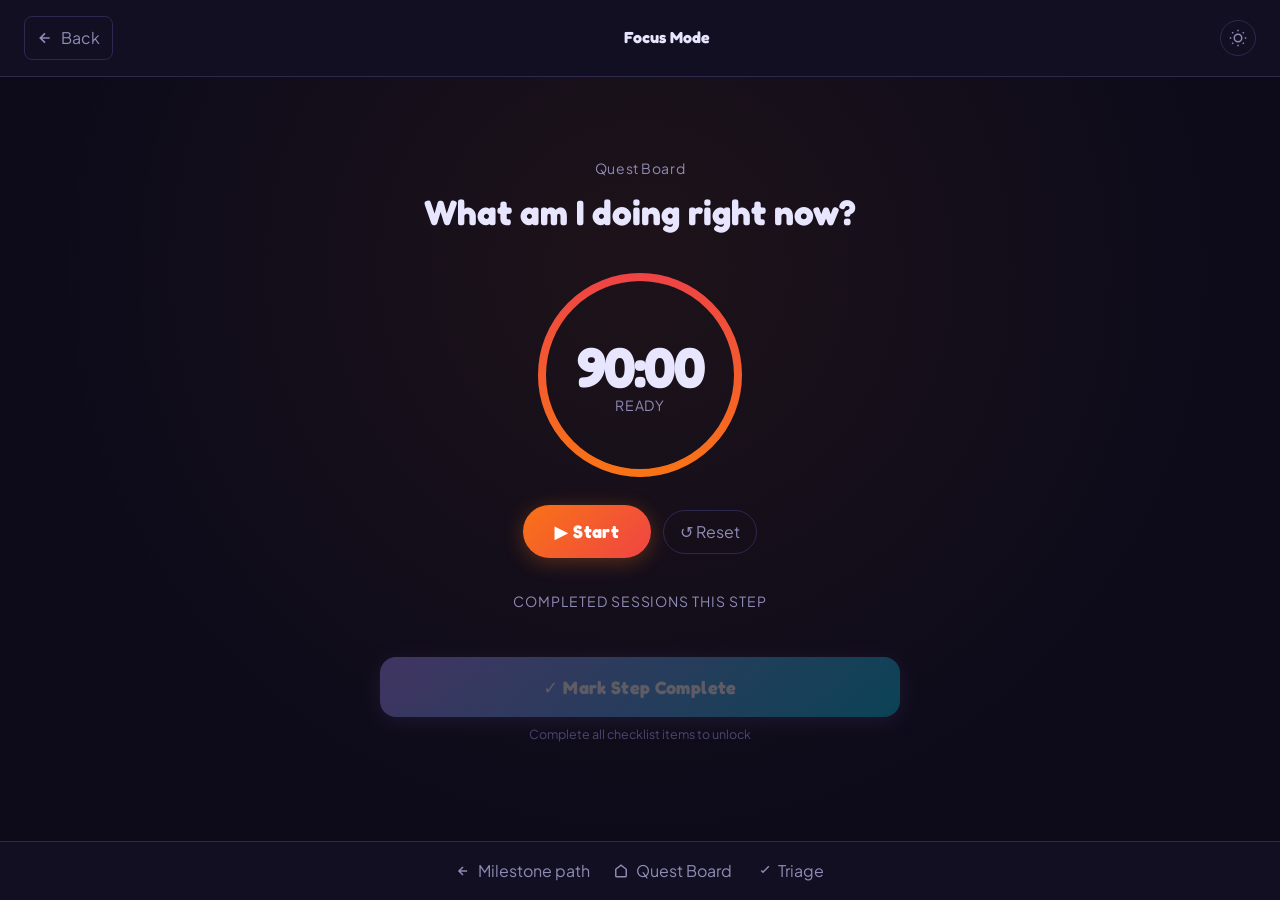
==== focus.html @ 02dde1b8 "feat: Quest Board v2 initial deploy - Main board (index.html): 7 tracks, XP bar, level system, arrow" ====
<!DOCTYPE html>
<html lang="en" data-theme="dark">
<head>
  <meta charset="UTF-8" />
  <meta name="viewport" content="width=device-width, initial-scale=1.0" />
  <title>Focus Mode — Rahma's Quest Board</title>
  <link rel="preconnect" href="https://fonts.googleapis.com" />
  <link rel="preconnect" href="https://fonts.gstatic.com" crossorigin />
  <link href="https://fonts.googleapis.com/css2?family=Fredoka:wght@400;500;600;700&family=Plus+Jakarta+Sans:wght@400;500;600;700&display=swap" rel="stylesheet" />
  <link rel="stylesheet" href="style.css" />
</head>
<body class="focus-page">

<!-- LEAD TIME WARNING BANNER -->
<div id="focusLeadWarn" class="lead-time-banner" style="display:none"></div>

<!-- HEADER -->
<header class="focus-header">
  <a href="javascript:history.back()" class="back-btn" style="flex-shrink:0">
    <svg width="16" height="16" viewBox="0 0 24 24" fill="none" stroke="currentColor" stroke-width="2.5"><path d="M19 12H5M12 19l-7-7 7-7"/></svg>
    Back
  </a>
  <span style="font-family:var(--font-display);font-weight:700;font-size:1rem;color:var(--text);flex:1;text-align:center">Focus Mode</span>
  <button class="theme-toggle" data-theme-toggle aria-label="Toggle theme" style="flex-shrink:0">
    <svg width="18" height="18" viewBox="0 0 24 24" fill="none" stroke="currentColor" stroke-width="2"><path d="M21 12.79A9 9 0 1 1 11.21 3 7 7 0 0 0 21 12.79z"/></svg>
  </button>
</header>

<!-- MAIN FOCUS AREA -->
<main class="focus-main">

  <!-- Breadcrumb -->
  <div class="focus-breadcrumb" id="focusBreadcrumb">Quest Board</div>

  <!-- Step title — ALWAYS VISIBLE -->
  <h1 class="focus-step-title" id="focusStepTitle">What am I doing right now?</h1>

  <!-- Quadrant badge -->
  <div id="focusQuadrantBadge" style="margin-bottom:24px;display:none"></div>

  <!-- TIMER -->
  <div class="timer-container">
    <div class="timer-ring-wrap" id="timerRingWrap">
      <svg class="timer-ring-svg" width="220" height="220" viewBox="0 0 220 220">
        <defs>
          <linearGradient id="timerGrad" x1="0%" y1="0%" x2="100%" y2="0%">
            <stop offset="0%" stop-color="#f97316"/>
            <stop offset="100%" stop-color="#ef4444"/>
          </linearGradient>
        </defs>
        <circle class="timer-ring-bg" cx="110" cy="110" r="98"/>
        <circle class="timer-ring-fill" id="timerRingFill" cx="110" cy="110" r="98"
          stroke-dasharray="615.75"
          stroke-dashoffset="0"/>
      </svg>
      <div class="timer-display">
        <span id="timerText">90:00</span>
        <span class="timer-label-small" id="timerStatusLabel">READY</span>
      </div>
    </div>

    <div class="timer-controls">
      <button class="timer-start-btn" id="timerStartBtn">▶ Start</button>
      <button class="timer-reset-btn" id="timerResetBtn">↺ Reset</button>
    </div>
  </div>

  <!-- SESSION DOTS -->
  <div class="session-dots-area">
    <div class="session-dots-label">Completed sessions this step</div>
    <div class="session-dots" id="sessionDots"></div>
  </div>

  <!-- CHECKLIST MINI-VIEW -->
  <div class="focus-checklist-area" id="focusChecklistArea" style="display:none">
    <div class="focus-checklist-title" id="focusChecklistTitle">Step checklist</div>
    <div class="focus-progress-bar-wrap">
      <div class="focus-progress-bar-fill" id="focusProgressBar" style="width:0%"></div>
    </div>
    <div id="focusChecklist"></div>
  </div>

  <!-- MARK COMPLETE -->
  <button class="focus-mark-done-btn" id="focusMarkDone" disabled>
    ✓ Mark Step Complete
  </button>
  <div id="focusMarkDoneHint" style="font-size:0.78rem;color:var(--text-faint);text-align:center;margin-top:-8px;margin-bottom:16px">
    Complete all checklist items to unlock
  </div>

  <!-- NEXT SUGGESTION -->
  <div id="focusNextSuggestion" class="focus-next-suggestion" style="display:none"></div>

</main>

<!-- SESSION COMPLETE BANNER -->
<div class="session-complete-banner" id="sessionCompleteBanner">
  <div class="session-complete-emoji">🎉</div>
  <h3 class="session-complete-title">Session Complete!</h3>
  <p class="session-complete-sub" id="sessionCompleteSubtext">90 minutes of deep work. Session logged.</p>
  <button class="session-continue-btn" id="sessionContinueBtn">Keep going ▶</button>
</div>

<!-- FOOTER NAV -->
<footer class="focus-footer">
  <a href="javascript:history.back()" class="focus-footer-link">
    <svg width="14" height="14" viewBox="0 0 24 24" fill="none" stroke="currentColor" stroke-width="2.5"><path d="M19 12H5M12 19l-7-7 7-7"/></svg>
    Milestone path
  </a>
  <a href="index.html" class="focus-footer-link">
    <svg width="14" height="14" viewBox="0 0 24 24" fill="none" stroke="currentColor" stroke-width="2.5"><path d="M3 9l9-7 9 7v11a2 2 0 01-2 2H5a2 2 0 01-2-2z"/></svg>
    Quest Board
  </a>
  <a href="misc.html" class="focus-footer-link">
    <svg width="14" height="14" viewBox="0 0 24 24" fill="none" stroke="currentColor" stroke-width="2.5"><path d="M9 11l3 3L22 4"/></svg>
    Triage
  </a>
</footer>

<!-- CONFETTI -->
<canvas id="confettiCanvas" aria-hidden="true"></canvas>

<script src="data.js"></script>
<script src="app.js"></script>
<script src="triage.js"></script>
<script>
// ============================================================
// FOCUS PAGE — 90-min Pomodoro + ADHD optimizations
// ============================================================

const TOTAL_SECONDS = 90 * 60; // 90 minutes
const CIRCUMFERENCE = 2 * Math.PI * 98; // 615.75

let timerInterval = null;
let secondsLeft = TOTAL_SECONDS;
let timerRunning = false;
let currentStepData = null;
let currentMilestoneId = null;
let currentStepId = null;

// ---- PARSE URL PARAMS ----
function getParams() {
  const p = new URLSearchParams(window.location.search);
  return { stepId: p.get('stepId'), milestoneId: p.get('milestoneId') };
}

// ---- FIND STEP ----
function findStep(stepId, milestoneId) {
  for (const trackId of TRACK_ORDER) {
    for (const m of (QUEST_DATA[trackId] || [])) {
      if (milestoneId && m.id !== milestoneId) continue;
      for (const step of (m.steps || [])) {
        if (step.id === stepId) return { step, milestone: m };
      }
    }
  }
  return null;
}

// ---- FIND BEST STEP (Q1 first, then Q3) ----
function findBestStep() {
  // Look for Q1 step first
  for (const trackId of TRACK_ORDER) {
    for (const m of (QUEST_DATA[trackId] || [])) {
      for (const step of (m.steps || [])) {
        const ss = getStepState(m.id, step.id);
        if (ss.status === 'done') continue;
        const q = getStepQuadrant(m.id, step.id, step);
        if (q === 'Q1') return { step, milestone: m };
      }
    }
  }
  // Then Q3
  for (const trackId of TRACK_ORDER) {
    for (const m of (QUEST_DATA[trackId] || [])) {
      for (const step of (m.steps || [])) {
        const ss = getStepState(m.id, step.id);
        if (ss.status === 'done') continue;
        const q = getStepQuadrant(m.id, step.id, step);
        if (q === 'Q3') return { step, milestone: m };
      }
    }
  }
  // Any active step
  for (const trackId of TRACK_ORDER) {
    for (const m of (QUEST_DATA[trackId] || [])) {
      for (const step of (m.steps || [])) {
        const ss = getStepState(m.id, step.id);
        if (ss.status !== 'done') return { step, milestone: m };
      }
    }
  }
  return null;
}

// ---- TIMER RENDERING ----
function formatTime(secs) {
  const m = Math.floor(secs / 60);
  const s = secs % 60;
  return String(m).padStart(2, '0') + ':' + String(s).padStart(2, '0');
}

function updateTimerDisplay() {
  document.getElementById('timerText').textContent = formatTime(secondsLeft);
  // Ring
  const fill = document.getElementById('timerRingFill');
  const progress = (TOTAL_SECONDS - secondsLeft) / TOTAL_SECONDS;
  fill.style.strokeDashoffset = CIRCUMFERENCE * (1 - progress);
  // Browser tab title
  if (timerRunning && currentStepData) {
    const name = currentStepData.step.title.substring(0, 30);
    document.title = `⏱ ${formatTime(secondsLeft)} — ${name}`;
  }
}

function startTimer() {
  if (timerRunning) return;
  timerRunning = true;
  document.getElementById('timerStartBtn').textContent = '⏸ Pause';
  document.getElementById('timerStartBtn').classList.add('paused');
  document.getElementById('timerStatusLabel').textContent = 'RUNNING';

  timerInterval = setInterval(() => {
    secondsLeft--;
    updateTimerDisplay();
    if (secondsLeft <= 0) {
      clearInterval(timerInterval);
      timerRunning = false;
      onSessionComplete();
    }
  }, 1000);
}

function pauseTimer() {
  clearInterval(timerInterval);
  timerRunning = false;
  document.getElementById('timerStartBtn').textContent = '▶ Resume';
  document.getElementById('timerStartBtn').classList.remove('paused');
  document.getElementById('timerStatusLabel').textContent = 'PAUSED';
  document.title = 'Focus Mode — Quest Board';
}

function resetTimer() {
  clearInterval(timerInterval);
  timerRunning = false;
  secondsLeft = TOTAL_SECONDS;
  updateTimerDisplay();
  document.getElementById('timerStartBtn').textContent = '▶ Start';
  document.getElementById('timerStartBtn').classList.remove('paused');
  document.getElementById('timerStatusLabel').textContent = 'READY';
  document.title = 'Focus Mode — Quest Board';
}

function onSessionComplete() {
  document.getElementById('timerStatusLabel').textContent = 'DONE!';
  document.title = '🎉 Session Complete! — Quest Board';

  // Save session count
  if (currentStepId && currentMilestoneId) {
    const ss = getStepState(currentMilestoneId, currentStepId);
    setStepState(currentMilestoneId, currentStepId, { sessions: (ss.sessions || 0) + 1 });
    renderSessionDots();
  }

  // Browser notification
  if (Notification.permission === 'granted') {
    new Notification('Session Complete! 🎉', {
      body: `90 minutes on "${currentStepData?.step?.title}" — take a 10 min break!`,
      icon: 'data:image/svg+xml,<svg xmlns="http://www.w3.org/2000/svg" width="32" height="32"><text y="28" font-size="28">🔬</text></svg>'
    });
  }

  // Show banner
  const banner = document.getElementById('sessionCompleteBanner');
  const ss = getStepState(currentMilestoneId, currentStepId);
  document.getElementById('sessionCompleteSubtext').textContent =
    `90 min of deep work complete. Session #${ss.sessions || 1} logged.`;
  banner.classList.add('show');

  triggerConfetti();
}

function renderSessionDots() {
  const dotsContainer = document.getElementById('sessionDots');
  if (!currentStepId || !currentMilestoneId) return;
  const ss = getStepState(currentMilestoneId, currentStepId);
  const n = ss.sessions || 0;
  dotsContainer.innerHTML = '';
  const maxDots = Math.max(n + 3, 5);
  for (let i = 0; i < maxDots; i++) {
    const dot = document.createElement('div');
    dot.className = 'session-dot' + (i < n ? ' filled' : '');
    dotsContainer.appendChild(dot);
  }
}

// ---- CHECKLIST ----
function renderChecklist(step, milestoneId) {
  const area = document.getElementById('focusChecklistArea');
  const checkDiv = document.getElementById('focusChecklist');
  const progressBar = document.getElementById('focusProgressBar');

  if (!step.checklist || !step.checklist.length) {
    area.style.display = 'none';
    document.getElementById('focusMarkDone').disabled = false;
    document.getElementById('focusMarkDoneHint').style.display = 'none';
    return;
  }

  area.style.display = '';
  document.getElementById('focusChecklistTitle').textContent = `Checklist (${step.title})`;

  function refresh() {
    const ss = getStepState(milestoneId, step.id);
    const checked = ss.checklist || {};
    const total = step.checklist.length;
    const doneCount = step.checklist.filter((_, ci) => !!checked['item' + ci]).length;

    progressBar.style.width = Math.round((doneCount / total) * 100) + '%';

    checkDiv.innerHTML = '';
    step.checklist.forEach((item, ci) => {
      const isChecked = !!checked['item' + ci];
      const row = document.createElement('div');
      row.className = 'checklist-item';
      row.innerHTML = `
        <div class="checklist-checkbox ${isChecked ? 'checked' : ''}"></div>
        <span class="checklist-label ${isChecked ? 'checked' : ''}">${item}</span>
      `;
      row.addEventListener('click', () => {
        const s = getStepState(milestoneId, step.id);
        const c = { ...(s.checklist || {}) };
        c['item' + ci] = !c['item' + ci];
        setStepState(milestoneId, step.id, { checklist: c });
        refresh();
      });
      checkDiv.appendChild(row);
    });

    const allDone = doneCount === total;
    document.getElementById('focusMarkDone').disabled = !allDone;
    document.getElementById('focusMarkDoneHint').style.display = allDone ? 'none' : '';
  }
  refresh();
}

// ---- INIT ----
document.addEventListener('DOMContentLoaded', () => {
  loadState();
  const theme = localStorage.getItem('theme') || 'dark';
  document.documentElement.setAttribute('data-theme', theme);

  // Theme toggle
  const toggle = document.querySelector('[data-theme-toggle]');
  toggle?.addEventListener('click', () => {
    const curr = document.documentElement.getAttribute('data-theme');
    const next = curr === 'dark' ? 'light' : 'dark';
    document.documentElement.setAttribute('data-theme', next);
    localStorage.setItem('theme', next);
  });

  // Request notification permission
  if (Notification.permission === 'default') {
    Notification.requestPermission();
  }

  // Determine step to focus on
  const { stepId, milestoneId } = getParams();
  let stepResult = null;

  if (stepId && milestoneId) {
    stepResult = findStep(stepId, milestoneId);
  }
  if (!stepResult) {
    stepResult = findBestStep();
  }

  if (stepResult) {
    currentStepData = stepResult;
    currentStepId = stepResult.step.id;
    currentMilestoneId = stepResult.milestone.id;

    // Set title
    document.getElementById('focusStepTitle').textContent = stepResult.step.title;
    document.title = `Focus: ${stepResult.step.title}`;

    // Breadcrumb
    document.getElementById('focusBreadcrumb').textContent =
      `${stepResult.milestone.emoji || ''} ${stepResult.milestone.title}`;

    // Quadrant badge
    const q = getStepQuadrant(stepResult.milestone.id, stepResult.step.id, stepResult.step);
    const qBadge = document.getElementById('focusQuadrantBadge');
    if (q === 'Q1' || q === 'Q3') {
      qBadge.style.display = '';
      qBadge.innerHTML = `<span class="quadrant-pill ${q === 'Q1' ? 'q1-pill' : 'q3-pill'}">${q} — ${q === 'Q1' ? 'Do Now' : 'Scheduled'}</span>`;
    }

    // Lead time warning
    const triageData = getStepTriageData(currentMilestoneId, currentStepId);
    const leadHrs = triageData.compute_lead_hrs || stepResult.step.compute_lead_hrs;
    const dueDate = triageData.due_date;
    if (leadHrs && dueDate) {
      const warn = getLeadTimeWarning({ compute_lead_hrs: leadHrs, due_date: dueDate });
      if (warn) {
        const warnDiv = document.getElementById('focusLeadWarn');
        warnDiv.style.display = '';
        warnDiv.className = 'lead-time-banner ' + (warn.level === 'red' ? 'banner-red' : 'banner-yellow');
        warnDiv.innerHTML = `${warn.level === 'red' ? '🚨' : '⚠️'} <strong>${stepResult.step.title}</strong> — ${warn.message}`;
      }
    }

    // Session dots
    renderSessionDots();

    // Checklist
    renderChecklist(stepResult.step, stepResult.milestone.id);
  } else {
    document.getElementById('focusStepTitle').textContent = 'No active step found — visit the Quest Board to start a milestone.';
  }

  // Timer controls
  document.getElementById('timerStartBtn').addEventListener('click', () => {
    if (timerRunning) pauseTimer();
    else startTimer();
  });
  document.getElementById('timerResetBtn').addEventListener('click', resetTimer);

  // Session complete banner
  document.getElementById('sessionContinueBtn').addEventListener('click', () => {
    document.getElementById('sessionCompleteBanner').classList.remove('show');
    resetTimer();
  });

  // Mark done
  document.getElementById('focusMarkDone').addEventListener('click', () => {
    if (!currentStepId || !currentMilestoneId) return;
    setStepState(currentMilestoneId, currentStepId, { status: 'done' });
    // Update milestone status
    const milestone = currentStepData?.milestone;
    if (milestone) {
      const allDone = (milestone.steps || []).every(s => getStepState(milestone.id, s.id).status === 'done');
      if (allDone) setMilestoneState(milestone.id, { status: 'done' });
    }
    triggerConfetti();
    document.getElementById('focusMarkDone').textContent = '✓ Completed!';
    document.getElementById('focusMarkDone').disabled = true;
    document.getElementById('focusMarkDoneHint').style.display = 'none';
    // Show next step suggestion
    showNextSuggestion();
  });

  updateTimerDisplay();
});

function showNextSuggestion() {
  const next = findBestStep();
  if (!next || next.step.id === currentStepId) return;
  const sug = document.getElementById('focusNextSuggestion');
  sug.style.display = '';
  sug.innerHTML = `
    <div class="focus-next-label">Next up:</div>
    <a href="focus.html?stepId=${encodeURIComponent(next.step.id)}&milestoneId=${encodeURIComponent(next.milestone.id)}" class="focus-next-link">
      ${next.milestone.emoji || ''} ${next.step.title} →
    </a>
  `;
}
</script>
</body>
</html>
---- style.css ----
/* ============================================================
   RAHMA'S PHD QUEST BOARD — STYLES
   Candy Land / board game aesthetic with ADHD-friendly design
   ============================================================ */

/* ---------- DESIGN TOKENS ---------- */
:root {
  /* Type scale */
  --text-xs:   clamp(0.75rem,  0.7rem + 0.25vw, 0.875rem);
  --text-sm:   clamp(0.875rem, 0.8rem + 0.35vw, 1rem);
  --text-base: clamp(1rem,     0.95rem + 0.25vw, 1.125rem);
  --text-lg:   clamp(1.125rem, 1rem + 0.75vw,   1.5rem);
  --text-xl:   clamp(1.5rem,   1.2rem + 1.25vw, 2.25rem);
  --text-2xl:  clamp(2rem,     1.2rem + 2.5vw,  3.5rem);

  /* Spacing */
  --sp-1: 0.25rem; --sp-2: 0.5rem;  --sp-3: 0.75rem; --sp-4: 1rem;
  --sp-5: 1.25rem; --sp-6: 1.5rem;  --sp-8: 2rem;    --sp-10: 2.5rem;
  --sp-12: 3rem;   --sp-16: 4rem;   --sp-20: 5rem;   --sp-24: 6rem;

  /* Radii */
  --r-sm: 0.375rem; --r-md: 0.5rem; --r-lg: 0.75rem;
  --r-xl: 1rem;     --r-2xl: 1.5rem; --r-full: 9999px;

  /* Transitions */
  --ease: cubic-bezier(0.16, 1, 0.3, 1);
  --t-fast: 140ms var(--ease);
  --t-med:  220ms var(--ease);

  /* Candy Land track colors */
  --c-flagship: #f97316;  /* orange */
  --c-methods:  #8b5cf6;  /* violet */
  --c-network:  #06b6d4;  /* cyan */
  --c-package:  #10b981;  /* emerald */
  --c-cursor:   #3b82f6;  /* blue */
  --c-learning: #f59e0b;  /* amber */
  --c-career:   #ec4899;  /* pink */

  /* Status colors */
  --s-done:        #10b981;
  --s-inprogress:  #f59e0b;
  --s-pending:     transparent;

  /* Fonts */
  --font-display: 'Fredoka', 'Nunito', system-ui, sans-serif;
  --font-body:    'Plus Jakarta Sans', 'Inter', system-ui, sans-serif;

  /* Content widths */
  --w-page: 1320px;
}

/* ---------- LIGHT MODE ---------- */
:root, [data-theme="light"] {
  --bg:          #f8f7ff;
  --bg-2:        #ffffff;
  --surface:     #ffffff;
  --surface-2:   #f3f2fd;
  --border:      #e2e0f5;
  --text:        #1a1830;
  --text-muted:  #6b68a0;
  --text-faint:  #b4b2d4;
  --shadow-sm:   0 1px 3px rgba(60,50,120,0.08);
  --shadow-md:   0 4px 16px rgba(60,50,120,0.12);
  --shadow-lg:   0 12px 40px rgba(60,50,120,0.16);
  --hero-grad:   linear-gradient(135deg, #312e81 0%, #5b21b6 40%, #0f766e 100%);
}

/* ---------- DARK MODE ---------- */
[data-theme="dark"] {
  --bg:         #0d0b1a;
  --bg-2:       #120f22;
  --surface:    #181529;
  --surface-2:  #1e1b33;
  --border:     #2d2850;
  --text:       #e8e6ff;
  --text-muted: #8e8bb5;
  --text-faint: #4a4770;
  --shadow-sm:  0 1px 3px rgba(0,0,0,0.3);
  --shadow-md:  0 4px 16px rgba(0,0,0,0.4);
  --shadow-lg:  0 12px 40px rgba(0,0,0,0.5);
  --hero-grad:  linear-gradient(135deg, #1e1560 0%, #3b1d8f 40%, #0a4a44 100%);
}

/* ---------- BASE RESET ---------- */
*, *::before, *::after { box-sizing: border-box; margin: 0; padding: 0; }
html {
  -webkit-font-smoothing: antialiased;
  scroll-behavior: smooth;
  scroll-padding-top: var(--sp-16);
}
body {
  font-family: var(--font-body);
  font-size: var(--text-base);
  color: var(--text);
  background: var(--bg);
  min-height: 100dvh;
  line-height: 1.6;
}
img, svg { display: block; max-width: 100%; }
button { cursor: pointer; background: none; border: none; font: inherit; color: inherit; }
h1, h2, h3, h4 { font-family: var(--font-display); line-height: 1.15; text-wrap: balance; }

@media (prefers-reduced-motion: reduce) {
  *, *::before, *::after {
    animation-duration: 0.01ms !important;
    transition-duration: 0.01ms !important;
  }
}

/* ---------- SCROLLBAR ---------- */
::-webkit-scrollbar { width: 6px; height: 6px; }
::-webkit-scrollbar-track { background: transparent; }
::-webkit-scrollbar-thumb { background: var(--border); border-radius: var(--r-full); }

/* ============================================================
   HEADER
   ============================================================ */
.site-header {
  position: sticky;
  top: 0;
  z-index: 100;
  background: var(--bg-2);
  border-bottom: 1px solid var(--border);
  backdrop-filter: blur(12px);
  -webkit-backdrop-filter: blur(12px);
}
.header-inner {
  max-width: var(--w-page);
  margin: 0 auto;
  padding: var(--sp-3) var(--sp-6);
  display: flex;
  align-items: center;
  justify-content: space-between;
  gap: var(--sp-4);
}
.logo-area {
  display: flex;
  align-items: center;
  gap: var(--sp-3);
}
.logo-icon { flex-shrink: 0; }
.logo-text {
  display: flex;
  flex-direction: column;
  gap: 1px;
}
.logo-name {
  font-family: var(--font-display);
  font-size: var(--text-lg);
  font-weight: 700;
  background: linear-gradient(90deg, #a78bfa, #06b6d4);
  -webkit-background-clip: text;
  -webkit-text-fill-color: transparent;
  background-clip: text;
  line-height: 1.1;
}
.logo-sub {
  font-size: var(--text-xs);
  color: var(--text-muted);
}
.header-right {
  display: flex;
  align-items: center;
  gap: var(--sp-4);
}
.graduation-countdown {
  display: flex;
  flex-direction: column;
  align-items: flex-end;
  gap: 1px;
}
.countdown-label {
  font-size: var(--text-xs);
  color: var(--text-muted);
  text-transform: uppercase;
  letter-spacing: 0.05em;
}
.countdown-value {
  font-family: var(--font-display);
  font-size: var(--text-sm);
  font-weight: 700;
  color: var(--c-career);
}
.theme-toggle {
  width: 36px;
  height: 36px;
  border-radius: var(--r-full);
  border: 1px solid var(--border);
  display: flex;
  align-items: center;
  justify-content: center;
  color: var(--text-muted);
  transition: background var(--t-fast), color var(--t-fast);
}
.theme-toggle:hover { background: var(--surface-2); color: var(--text); }

/* ============================================================
   HERO BANNER
   ============================================================ */
.hero-banner {
  background: var(--hero-grad);
  padding: clamp(var(--sp-10), 6vw, var(--sp-20)) var(--sp-6);
  text-align: center;
  position: relative;
  overflow: hidden;
}
.hero-banner::before {
  content: '';
  position: absolute;
  inset: 0;
  background: url("data:image/svg+xml,%3Csvg width='60' height='60' viewBox='0 0 60 60' xmlns='http://www.w3.org/2000/svg'%3E%3Cg fill='none' fill-rule='evenodd'%3E%3Ccircle fill='rgba(255,255,255,0.04)' cx='30' cy='30' r='4'/%3E%3C/g%3E%3C/svg%3E") repeat;
  pointer-events: none;
}
.hero-content { position: relative; z-index: 1; max-width: 640px; margin: 0 auto; }
.hero-badge {
  display: inline-block;
  background: rgba(255,255,255,0.15);
  backdrop-filter: blur(8px);
  border: 1px solid rgba(255,255,255,0.2);
  border-radius: var(--r-full);
  padding: var(--sp-2) var(--sp-4);
  font-size: var(--text-sm);
  color: rgba(255,255,255,0.9);
  margin-bottom: var(--sp-4);
  letter-spacing: 0.04em;
}
.hero-title {
  font-size: var(--text-2xl);
  font-weight: 700;
  color: #ffffff;
  margin-bottom: var(--sp-3);
  letter-spacing: -0.02em;
}
.hero-sub {
  font-size: var(--text-base);
  color: rgba(255,255,255,0.75);
  margin-bottom: var(--sp-8);
  max-width: 52ch;
  margin-left: auto;
  margin-right: auto;
}

/* Progress summary */
.progress-summary {
  display: flex;
  align-items: center;
  justify-content: center;
  gap: var(--sp-6);
  background: rgba(255,255,255,0.1);
  backdrop-filter: blur(8px);
  border: 1px solid rgba(255,255,255,0.15);
  border-radius: var(--r-xl);
  padding: var(--sp-4) var(--sp-8);
  display: inline-flex;
}
.prog-item {
  display: flex;
  flex-direction: column;
  align-items: center;
  gap: var(--sp-1);
}
.prog-num {
  font-family: var(--font-display);
  font-size: var(--text-xl);
  font-weight: 700;
  color: #fff;
  line-height: 1;
}
.prog-label {
  font-size: var(--text-xs);
  color: rgba(255,255,255,0.65);
  text-transform: uppercase;
  letter-spacing: 0.06em;
}
.prog-divider {
  width: 1px;
  height: 36px;
  background: rgba(255,255,255,0.2);
}

/* ============================================================
   LEGEND BAR
   ============================================================ */
.legend-bar {
  background: var(--surface);
  border-bottom: 1px solid var(--border);
  padding: var(--sp-3) var(--sp-6);
  position: sticky;
  top: 57px;
  z-index: 90;
}
.legend-inner {
  max-width: var(--w-page);
  margin: 0 auto;
  display: flex;
  align-items: center;
  gap: var(--sp-6);
  flex-wrap: wrap;
}
.legend-title {
  font-size: var(--text-xs);
  font-weight: 600;
  color: var(--text-muted);
  text-transform: uppercase;
  letter-spacing: 0.07em;
  white-space: nowrap;
}
.legend-items {
  display: flex;
  gap: var(--sp-4);
  flex-wrap: wrap;
  align-items: center;
}
.legend-item {
  display: flex;
  align-items: center;
  gap: var(--sp-2);
  font-size: var(--text-xs);
  color: var(--text-muted);
  white-space: nowrap;
}
.legend-dot {
  width: 10px;
  height: 10px;
  border-radius: var(--r-full);
  flex-shrink: 0;
}
.dot-flagship { background: var(--c-flagship); }
.dot-methods  { background: var(--c-methods);  }
.dot-package  { background: var(--c-package);  }
.dot-learning { background: var(--c-learning); }
.dot-career   { background: var(--c-career);   }
.dot-postgrad { background: var(--c-network);  }

/* ============================================================
   BOARD CONTAINER & TRACKS
   ============================================================ */
.board-container {
  max-width: var(--w-page);
  margin: 0 auto;
  padding: var(--sp-8) var(--sp-6) var(--sp-24);
  display: flex;
  flex-direction: column;
  gap: var(--sp-10);
}

.track {
  border-radius: var(--r-2xl);
  background: var(--surface);
  border: 1px solid var(--border);
  overflow: hidden;
  box-shadow: var(--shadow-sm);
  transition: box-shadow var(--t-med);
}
.track:hover { box-shadow: var(--shadow-md); }

/* Track header */
.track-header {
  display: flex;
  align-items: center;
  gap: var(--sp-4);
  padding: var(--sp-5) var(--sp-6);
  border-bottom: 1px solid var(--border);
  background: var(--surface-2);
}
.track-icon {
  font-size: 1.75rem;
  flex-shrink: 0;
  line-height: 1;
}
.track-title {
  font-size: var(--text-lg);
  font-weight: 700;
  color: var(--text);
  margin: 0;
}
.track-desc {
  font-size: var(--text-xs);
  color: var(--text-muted);
  margin-top: var(--sp-1);
}
.track-progress-ring {
  margin-left: auto;
  flex-shrink: 0;
  /* Mini progress badge rendered by JS */
}
.track-prog-badge {
  display: flex;
  align-items: center;
  gap: var(--sp-2);
  background: var(--surface);
  border: 1px solid var(--border);
  border-radius: var(--r-full);
  padding: var(--sp-1) var(--sp-3);
  font-size: var(--text-xs);
  font-weight: 600;
  color: var(--text-muted);
  white-space: nowrap;
}
.track-prog-bar {
  width: 60px;
  height: 6px;
  background: var(--border);
  border-radius: var(--r-full);
  overflow: hidden;
}
.track-prog-fill {
  height: 100%;
  border-radius: var(--r-full);
  transition: width 0.6s var(--ease);
}

/* ============================================================
   BOARD ROW — the Candy Land path
   ============================================================ */
.board-row {
  display: flex;
  flex-wrap: wrap;
  gap: var(--sp-4);
  padding: var(--sp-6);
  align-items: flex-start;
}

/* ============================================================
   MILESTONE CARD (the squares on the board)
   ============================================================ */
.milestone-card {
  position: relative;
  flex: 0 0 auto;
  width: clamp(140px, 16vw, 180px);
  border-radius: var(--r-xl);
  border: 2px solid transparent;
  background: var(--bg);
  padding: var(--sp-4);
  cursor: pointer;
  transition: transform var(--t-fast), box-shadow var(--t-fast), border-color var(--t-fast);
  display: flex;
  flex-direction: column;
  gap: var(--sp-2);
  user-select: none;
}
.milestone-card:hover {
  transform: translateY(-4px) scale(1.02);
  box-shadow: var(--shadow-md);
}
.milestone-card:active { transform: translateY(-1px) scale(0.99); }
.milestone-card:focus-visible {
  outline: 3px solid var(--c-flagship);
  outline-offset: 2px;
}

/* Track color accent on left edge */
.milestone-card::before {
  content: '';
  position: absolute;
  left: 0;
  top: var(--sp-3);
  bottom: var(--sp-3);
  width: 4px;
  border-radius: var(--r-full);
  background: var(--card-accent, var(--c-flagship));
}

/* Status states */
.milestone-card[data-status="done"] {
  background: color-mix(in oklab, var(--card-accent) 8%, var(--bg));
  border-color: color-mix(in oklab, var(--card-accent) 40%, transparent);
}
.milestone-card[data-status="inprogress"] {
  border-color: color-mix(in oklab, var(--card-accent) 60%, transparent);
  background: color-mix(in oklab, var(--card-accent) 5%, var(--bg));
  animation: pulse-border 2.5s ease-in-out infinite;
}
.milestone-card[data-status="pending"] {
  opacity: 0.85;
}

@keyframes pulse-border {
  0%, 100% { border-color: color-mix(in oklab, var(--card-accent) 30%, transparent); }
  50% { border-color: color-mix(in oklab, var(--card-accent) 70%, transparent); }
}

/* Card elements */
.card-emoji {
  font-size: 1.5rem;
  line-height: 1;
  margin-left: var(--sp-2);
}
.card-title {
  font-family: var(--font-display);
  font-size: var(--text-sm);
  font-weight: 600;
  color: var(--text);
  line-height: 1.25;
  margin-left: var(--sp-2);
}
.card-priority {
  font-size: var(--text-xs);
  color: var(--text-faint);
  margin-left: var(--sp-2);
}
.card-status-icon {
  position: absolute;
  top: var(--sp-2);
  right: var(--sp-2);
  width: 22px;
  height: 22px;
  border-radius: var(--r-full);
  display: flex;
  align-items: center;
  justify-content: center;
  font-size: 12px;
  transition: background var(--t-fast);
}
.status-icon-done       { background: var(--s-done); color: white; }
.status-icon-inprogress { background: var(--s-inprogress); color: white; }
.status-icon-pending    { background: var(--border); color: var(--text-faint); }

/* Connector dot between cards */
.connector {
  display: flex;
  align-items: center;
  justify-content: center;
  flex-shrink: 0;
  align-self: center;
  color: var(--text-faint);
  font-size: 1.2rem;
  user-select: none;
}

/* ============================================================
   MODAL
   ============================================================ */
.modal-overlay {
  position: fixed;
  inset: 0;
  background: rgba(10, 8, 25, 0.7);
  backdrop-filter: blur(8px);
  z-index: 500;
  display: flex;
  align-items: center;
  justify-content: center;
  padding: var(--sp-4);
  opacity: 0;
  pointer-events: none;
  transition: opacity var(--t-med);
}
.modal-overlay.open {
  opacity: 1;
  pointer-events: all;
}
.modal-card {
  background: var(--surface);
  border: 1px solid var(--border);
  border-radius: var(--r-2xl);
  padding: var(--sp-8);
  width: 100%;
  max-width: 520px;
  max-height: 90dvh;
  overflow-y: auto;
  position: relative;
  box-shadow: var(--shadow-lg);
  transform: scale(0.95) translateY(12px);
  transition: transform var(--t-med);
}
.modal-overlay.open .modal-card {
  transform: scale(1) translateY(0);
}
.modal-close {
  position: absolute;
  top: var(--sp-4);
  right: var(--sp-4);
  width: 32px;
  height: 32px;
  border-radius: var(--r-full);
  border: 1px solid var(--border);
  display: flex;
  align-items: center;
  justify-content: center;
  color: var(--text-muted);
  transition: background var(--t-fast), color var(--t-fast);
}
.modal-close:hover { background: var(--surface-2); color: var(--text); }

.modal-category-badge {
  display: inline-flex;
  align-items: center;
  gap: var(--sp-2);
  padding: var(--sp-1) var(--sp-3);
  border-radius: var(--r-full);
  font-size: var(--text-xs);
  font-weight: 600;
  margin-bottom: var(--sp-4);
  letter-spacing: 0.04em;
  background: color-mix(in oklab, var(--card-accent, #888) 15%, transparent);
  color: var(--card-accent, #888);
  border: 1px solid color-mix(in oklab, var(--card-accent, #888) 30%, transparent);
}
.modal-title {
  font-size: var(--text-xl);
  font-weight: 700;
  color: var(--text);
  margin-bottom: var(--sp-4);
}
.modal-desc {
  font-size: var(--text-sm);
  color: var(--text-muted);
  line-height: 1.7;
  margin-bottom: var(--sp-6);
}
.modal-meta {
  background: var(--surface-2);
  border-radius: var(--r-lg);
  padding: var(--sp-4);
  margin-bottom: var(--sp-6);
  display: flex;
  flex-direction: column;
  gap: var(--sp-2);
}
.modal-meta-item {
  display: flex;
  align-items: flex-start;
  gap: var(--sp-2);
  font-size: var(--text-sm);
  color: var(--text-muted);
}
.modal-meta-bullet {
  flex-shrink: 0;
  color: var(--card-accent, #888);
  margin-top: 3px;
}
.modal-status-row {
  display: flex;
  align-items: center;
  gap: var(--sp-4);
  margin-bottom: var(--sp-4);
  flex-wrap: wrap;
}
.modal-status-label {
  font-size: var(--text-xs);
  font-weight: 600;
  color: var(--text-muted);
  text-transform: uppercase;
  letter-spacing: 0.06em;
  white-space: nowrap;
}
.status-buttons {
  display: flex;
  gap: var(--sp-2);
  flex-wrap: wrap;
}
.status-btn {
  padding: var(--sp-2) var(--sp-4);
  border-radius: var(--r-full);
  border: 1.5px solid var(--border);
  font-size: var(--text-xs);
  font-weight: 600;
  color: var(--text-muted);
  background: transparent;
  transition: all var(--t-fast);
  cursor: pointer;
  display: flex;
  align-items: center;
  gap: var(--sp-2);
}
.status-btn:hover { border-color: var(--card-accent, #888); color: var(--text); }
.status-btn.active-done {
  background: color-mix(in oklab, var(--s-done) 15%, transparent);
  border-color: var(--s-done);
  color: var(--s-done);
}
.status-btn.active-inprogress {
  background: color-mix(in oklab, var(--s-inprogress) 15%, transparent);
  border-color: var(--s-inprogress);
  color: var(--s-inprogress);
}
.status-btn.active-pending {
  background: var(--surface-2);
  border-color: var(--border);
  color: var(--text-muted);
}

/* Notes */
.modal-notes-row {
  display: flex;
  flex-direction: column;
  gap: var(--sp-2);
  margin-bottom: var(--sp-6);
}
.notes-label {
  font-size: var(--text-xs);
  font-weight: 600;
  color: var(--text-muted);
  text-transform: uppercase;
  letter-spacing: 0.06em;
}
.notes-area {
  background: var(--surface-2);
  border: 1px solid var(--border);
  border-radius: var(--r-lg);
  padding: var(--sp-3) var(--sp-4);
  font-family: var(--font-body);
  font-size: var(--text-sm);
  color: var(--text);
  resize: vertical;
  min-height: 80px;
  transition: border-color var(--t-fast);
  width: 100%;
}
.notes-area:focus { outline: none; border-color: var(--card-accent, #888); }
.notes-area::placeholder { color: var(--text-faint); }

.modal-save-btn {
  width: 100%;
  padding: var(--sp-3) var(--sp-6);
  background: linear-gradient(135deg, #a78bfa, #06b6d4);
  color: white;
  border-radius: var(--r-lg);
  font-family: var(--font-display);
  font-size: var(--text-base);
  font-weight: 600;
  transition: opacity var(--t-fast), transform var(--t-fast);
  letter-spacing: 0.02em;
}
.modal-save-btn:hover { opacity: 0.9; transform: translateY(-1px); }
.modal-save-btn:active { transform: translateY(0); }

/* ============================================================
   CONFETTI CANVAS
   ============================================================ */
#confettiCanvas {
  position: fixed;
  top: 0;
  left: 0;
  width: 100%;
  height: 100%;
  pointer-events: none;
  z-index: 1000;
}

/* ============================================================
   RESPONSIVE
   ============================================================ */
@media (max-width: 768px) {
  .board-row { gap: var(--sp-3); }
  .milestone-card { width: clamp(130px, 40vw, 160px); }
  .header-inner { padding: var(--sp-3) var(--sp-4); }
  .logo-sub { display: none; }
  .legend-bar { top: 52px; }
  .legend-items { gap: var(--sp-3); }
  .modal-card { padding: var(--sp-5); }
}

@media (max-width: 480px) {
  .milestone-card { width: calc(50% - var(--sp-2)); }
  .progress-summary { gap: var(--sp-4); padding: var(--sp-3) var(--sp-5); }
  .prog-num { font-size: var(--text-lg); }
  .board-container { padding: var(--sp-5) var(--sp-4) var(--sp-16); }
}

/* ============================================================
   V2 ADDITIONS — XP BAR, FOCUS MODE, DETAIL, TRACKER
   ============================================================ */

/* ---------- ACCENT GRADIENT VAR ---------- */
:root {
  --accent-grad: linear-gradient(90deg, #a78bfa, #06b6d4);
}

/* ---------- XP BAR ---------- */
.xp-bar-area {
  display: flex;
  align-items: center;
  gap: 8px;
  flex-shrink: 0;
}
.level-badge {
  background: var(--accent-grad);
  color: white;
  border-radius: 99px;
  padding: 2px 10px;
  font-family: var(--font-display);
  font-size: 0.8rem;
  font-weight: 600;
  white-space: nowrap;
  flex-shrink: 0;
}
.xp-bar-wrap {
  width: 100px;
  height: 8px;
  background: rgba(255,255,255,0.1);
  border-radius: 99px;
  overflow: hidden;
  flex-shrink: 0;
}
.xp-bar-fill {
  height: 100%;
  background: linear-gradient(90deg, #a78bfa, #06b6d4);
  border-radius: 99px;
  transition: width 0.6s ease;
  min-width: 4px;
}
.xp-label {
  font-size: 0.72rem;
  opacity: 0.6;
  white-space: nowrap;
  flex-shrink: 0;
}

/* ---------- FOCUS MODE BUTTON ---------- */
.focus-mode-btn {
  background: rgba(249,115,22,0.15);
  color: #f97316;
  border: 1px solid rgba(249,115,22,0.3);
  border-radius: 8px;
  padding: 6px 14px;
  font-size: 0.85rem;
  cursor: pointer;
  transition: all 0.2s;
  white-space: nowrap;
  font-family: var(--font-body);
}
.focus-mode-btn:hover { background: rgba(249,115,22,0.28); }

/* ---------- TRACKER BUTTON ---------- */
.tracker-btn {
  background: rgba(16,185,129,0.12);
  color: #10b981;
  border: 1px solid rgba(16,185,129,0.28);
  border-radius: 8px;
  padding: 6px 14px;
  font-size: 0.85rem;
  cursor: pointer;
  transition: all 0.2s;
  white-space: nowrap;
  font-family: var(--font-body);
}
.tracker-btn:hover { background: rgba(16,185,129,0.22); }

/* ---------- CARD v2: click → detail, gear icon ---------- */
.milestone-card .card-gear {
  position: absolute;
  top: var(--sp-2);
  right: 28px;
  width: 22px;
  height: 22px;
  border-radius: var(--r-full);
  display: flex;
  align-items: center;
  justify-content: center;
  font-size: 12px;
  background: var(--surface-2);
  opacity: 0;
  transition: opacity var(--t-fast);
  z-index: 2;
  cursor: pointer;
}
.milestone-card:hover .card-gear { opacity: 0.7; }
.milestone-card .card-gear:hover { opacity: 1 !important; background: var(--border); }

.card-xp-badge {
  position: absolute;
  bottom: var(--sp-2);
  right: var(--sp-2);
  background: rgba(167,139,250,0.15);
  color: #a78bfa;
  border-radius: 99px;
  padding: 1px 7px;
  font-size: 0.65rem;
  font-weight: 700;
  letter-spacing: 0.03em;
}

/* ---------- TRACK-TO-TRACK ARROW ---------- */
.track-to-track-arrow {
  display: flex;
  justify-content: center;
  align-items: center;
  padding: 4px 0;
  opacity: 0.28;
  color: var(--text-muted);
}

/* ---------- ADD PROJECT SECTION ---------- */
.add-project-section {
  display: flex;
  justify-content: center;
  padding: var(--sp-4) 0 var(--sp-8);
}
.add-project-btn {
  border: 2px dashed rgba(255,255,255,0.18);
  background: transparent;
  color: rgba(255,255,255,0.45);
  border-radius: var(--r-xl);
  padding: var(--sp-4) var(--sp-10);
  font-size: var(--text-sm);
  font-family: var(--font-display);
  font-weight: 600;
  cursor: pointer;
  transition: all 0.2s;
  letter-spacing: 0.04em;
}
.add-project-btn:hover {
  border-color: rgba(167,139,250,0.5);
  color: #a78bfa;
  background: rgba(167,139,250,0.06);
}

/* ---------- ADD PROJECT MODAL ---------- */
.add-project-modal-overlay {
  position: fixed;
  inset: 0;
  background: rgba(10,8,25,0.75);
  backdrop-filter: blur(8px);
  z-index: 600;
  display: flex;
  align-items: center;
  justify-content: center;
  padding: var(--sp-4);
  opacity: 0;
  pointer-events: none;
  transition: opacity 0.2s;
}
.add-project-modal-overlay.open { opacity: 1; pointer-events: all; }
.add-project-modal-card {
  background: var(--surface);
  border: 1px solid var(--border);
  border-radius: var(--r-2xl);
  padding: var(--sp-8);
  width: 100%;
  max-width: 480px;
  max-height: 90dvh;
  overflow-y: auto;
  box-shadow: var(--shadow-lg);
  transform: scale(0.96) translateY(10px);
  transition: transform 0.2s;
}
.add-project-modal-overlay.open .add-project-modal-card { transform: scale(1) translateY(0); }
.add-project-modal-title {
  font-family: var(--font-display);
  font-size: var(--text-lg);
  font-weight: 700;
  margin-bottom: var(--sp-6);
  background: var(--accent-grad);
  -webkit-background-clip: text;
  -webkit-text-fill-color: transparent;
  background-clip: text;
}
.modal-field-label {
  font-size: var(--text-xs);
  font-weight: 600;
  color: var(--text-muted);
  text-transform: uppercase;
  letter-spacing: 0.06em;
  margin-bottom: var(--sp-2);
  display: block;
}
.modal-input {
  width: 100%;
  background: var(--surface-2);
  border: 1px solid var(--border);
  border-radius: var(--r-md);
  padding: var(--sp-3) var(--sp-4);
  color: var(--text);
  font-family: var(--font-body);
  font-size: var(--text-sm);
  margin-bottom: var(--sp-4);
  transition: border-color 0.15s;
}
.modal-input:focus { outline: none; border-color: #a78bfa; }
.modal-input::placeholder { color: var(--text-faint); }
.modal-field-group { margin-bottom: var(--sp-4); }
.project-template-chips {
  display: flex;
  gap: var(--sp-2);
  flex-wrap: wrap;
  margin-bottom: var(--sp-4);
}
.template-chip {
  padding: var(--sp-2) var(--sp-3);
  border: 1.5px solid var(--border);
  border-radius: var(--r-full);
  font-size: var(--text-xs);
  color: var(--text-muted);
  cursor: pointer;
  transition: all 0.15s;
  background: transparent;
}
.template-chip:hover, .template-chip.selected {
  border-color: #a78bfa;
  color: #a78bfa;
  background: rgba(167,139,250,0.08);
}
.modal-btn-row {
  display: flex;
  gap: var(--sp-3);
  justify-content: flex-end;
  margin-top: var(--sp-6);
}
.btn-cancel {
  padding: var(--sp-2) var(--sp-5);
  border: 1px solid var(--border);
  border-radius: var(--r-md);
  color: var(--text-muted);
  background: transparent;
  font-size: var(--text-sm);
  cursor: pointer;
  transition: all 0.15s;
}
.btn-cancel:hover { background: var(--surface-2); }
.btn-create {
  padding: var(--sp-2) var(--sp-6);
  background: var(--accent-grad);
  color: white;
  border-radius: var(--r-md);
  font-size: var(--text-sm);
  font-weight: 600;
  font-family: var(--font-display);
  cursor: pointer;
  transition: opacity 0.15s;
}
.btn-create:hover { opacity: 0.88; }

/* ============================================================
   DETAIL PAGE — CANDY LAND PATH
   ============================================================ */
.detail-page {
  min-height: 100dvh;
  background: var(--bg);
}
.detail-header {
  position: sticky;
  top: 0;
  z-index: 100;
  background: var(--bg-2);
  border-bottom: 1px solid var(--border);
  backdrop-filter: blur(12px);
}
.detail-header-inner {
  max-width: var(--w-page);
  margin: 0 auto;
  padding: var(--sp-3) var(--sp-6);
  display: flex;
  align-items: center;
  gap: var(--sp-4);
  flex-wrap: wrap;
}
.back-btn {
  display: flex;
  align-items: center;
  gap: var(--sp-2);
  color: var(--text-muted);
  font-size: var(--text-sm);
  text-decoration: none;
  padding: var(--sp-2) var(--sp-3);
  border-radius: var(--r-md);
  border: 1px solid var(--border);
  transition: all 0.15s;
  white-space: nowrap;
  flex-shrink: 0;
}
.back-btn:hover { background: var(--surface-2); color: var(--text); }
.detail-milestone-title {
  font-family: var(--font-display);
  font-size: var(--text-lg);
  font-weight: 700;
  color: var(--text);
  flex: 1;
}
.xp-progress-badge {
  display: flex;
  align-items: center;
  gap: var(--sp-2);
  background: rgba(167,139,250,0.1);
  border: 1px solid rgba(167,139,250,0.25);
  border-radius: var(--r-full);
  padding: var(--sp-1) var(--sp-4);
  font-size: var(--text-xs);
  font-weight: 600;
  color: #a78bfa;
  white-space: nowrap;
  flex-shrink: 0;
}

/* CANDY LAND PATH */
.candy-path-container {
  max-width: var(--w-page);
  margin: 0 auto;
  padding: var(--sp-8) var(--sp-6) var(--sp-24);
}
.candy-path { display: flex; flex-direction: column; gap: 0; }
.path-row {
  display: flex;
  align-items: center;
  gap: var(--sp-3);
  padding: var(--sp-2) 0;
  position: relative;
}
.path-row.reverse { flex-direction: row-reverse; }

/* Step card */
.step-card {
  flex: 0 0 auto;
  width: clamp(140px, 15vw, 172px);
  border-radius: var(--r-xl);
  border: 2px solid var(--border);
  background: var(--surface);
  padding: var(--sp-4) var(--sp-3);
  cursor: pointer;
  transition: transform 0.2s, box-shadow 0.2s, border-color 0.2s;
  position: relative;
  display: flex;
  flex-direction: column;
  gap: var(--sp-2);
  user-select: none;
}
.step-card:hover { transform: translateY(-3px); box-shadow: var(--shadow-md); }
.step-card.locked {
  opacity: 0.42;
  filter: grayscale(0.5);
  cursor: default;
}
.step-card.locked:hover { transform: none; box-shadow: none; }
.step-card.active {
  border-color: #a78bfa;
  box-shadow: 0 0 0 3px rgba(167,139,250,0.25), 0 0 24px rgba(167,139,250,0.3);
}
.step-card.done {
  opacity: 0.72;
  border-color: rgba(16,185,129,0.4);
  background: color-mix(in oklab, #10b981 6%, var(--surface));
}
.step-card.gate-card {
  border-color: rgba(239,68,68,0.5);
  background: color-mix(in oklab, #ef4444 8%, var(--surface));
}
.step-card.reward-card {
  border-color: rgba(245,158,11,0.5);
  background: color-mix(in oklab, #f59e0b 8%, var(--surface));
  cursor: default;
}

.step-num {
  width: 28px;
  height: 28px;
  border-radius: var(--r-full);
  background: var(--surface-2);
  border: 2px solid var(--border);
  display: flex;
  align-items: center;
  justify-content: center;
  font-family: var(--font-display);
  font-size: 0.8rem;
  font-weight: 700;
  flex-shrink: 0;
  color: var(--text-muted);
}
.step-card.active .step-num { background: #a78bfa; border-color: #a78bfa; color: white; }
.step-card.done .step-num { background: #10b981; border-color: #10b981; color: white; }
.step-card.gate-card .step-num { background: #ef4444; border-color: #ef4444; color: white; font-size: 0.9rem; }
.step-card.reward-card .step-num { background: #f59e0b; border-color: #f59e0b; color: white; font-size: 0.9rem; }

.step-type-badge {
  display: inline-flex;
  align-items: center;
  padding: 2px 7px;
  border-radius: var(--r-full);
  font-size: 0.62rem;
  font-weight: 700;
  letter-spacing: 0.05em;
  text-transform: uppercase;
  color: white;
  width: fit-content;
}
.type-code       { background: #06b6d4; }
.type-figure     { background: #f97316; }
.type-wetlab     { background: #10b981; }
.type-learning   { background: #f59e0b; color: #1a1830; }
.type-validation { background: #ef4444; }
.type-writing    { background: #8b5cf6; }
.type-setup      { background: #6b7280; }
.type-gate       { background: #ef4444; }
.type-reward     { background: #f59e0b; color: #1a1830; }

.step-title {
  font-family: var(--font-display);
  font-size: var(--text-xs);
  font-weight: 600;
  color: var(--text);
  line-height: 1.3;
  flex: 1;
}
.step-xp {
  font-size: 0.62rem;
  color: #a78bfa;
  font-weight: 700;
  opacity: 0.8;
}
.step-done-check {
  position: absolute;
  top: var(--sp-2);
  right: var(--sp-2);
  width: 18px;
  height: 18px;
  background: #10b981;
  border-radius: var(--r-full);
  display: flex;
  align-items: center;
  justify-content: center;
  font-size: 10px;
  color: white;
}
.step-lock-icon {
  position: absolute;
  top: var(--sp-2);
  right: var(--sp-2);
  font-size: 14px;
  opacity: 0.5;
}

/* USER AVATAR (researcher on current step) */
.user-avatar-wrap {
  position: absolute;
  top: -22px;
  left: 50%;
  transform: translateX(-50%);
  z-index: 5;
  animation: avatar-bounce 1.6s ease-in-out infinite;
}
@keyframes avatar-bounce {
  0%, 100% { transform: translateX(-50%) translateY(0); }
  50% { transform: translateX(-50%) translateY(-6px); }
}

/* PATH CONNECTORS between rows */
.path-row-connector {
  display: flex;
  justify-content: flex-end;
  padding: var(--sp-1) 0;
  opacity: 0.45;
  color: var(--text-faint);
}
.path-row-connector.reverse { justify-content: flex-start; }
.path-row-connector svg { display: block; }

/* STEP DETAIL DRAWER */
.step-drawer-overlay {
  position: fixed;
  inset: 0;
  background: rgba(10,8,25,0.65);
  backdrop-filter: blur(6px);
  z-index: 400;
  opacity: 0;
  pointer-events: none;
  transition: opacity 0.2s;
}
.step-drawer-overlay.open { opacity: 1; pointer-events: all; }
.step-drawer {
  position: fixed;
  bottom: 0;
  left: 0;
  right: 0;
  background: var(--surface);
  border-top: 1px solid var(--border);
  border-radius: var(--r-2xl) var(--r-2xl) 0 0;
  padding: var(--sp-6) var(--sp-6) var(--sp-10);
  max-height: 80dvh;
  overflow-y: auto;
  transform: translateY(100%);
  transition: transform 0.3s cubic-bezier(0.16,1,0.3,1);
  z-index: 401;
  max-width: 720px;
  margin: 0 auto;
  box-shadow: var(--shadow-lg);
}
.step-drawer-overlay.open .step-drawer { transform: translateY(0); }
.step-drawer-handle {
  width: 40px;
  height: 4px;
  background: var(--border);
  border-radius: var(--r-full);
  margin: 0 auto var(--sp-5);
}
.step-drawer-header {
  display: flex;
  align-items: flex-start;
  gap: var(--sp-3);
  margin-bottom: var(--sp-5);
}
.step-drawer-title {
  font-family: var(--font-display);
  font-size: var(--text-lg);
  font-weight: 700;
  color: var(--text);
  flex: 1;
  line-height: 1.2;
}
.step-drawer-close {
  width: 30px;
  height: 30px;
  border-radius: var(--r-full);
  border: 1px solid var(--border);
  display: flex;
  align-items: center;
  justify-content: center;
  color: var(--text-muted);
  flex-shrink: 0;
}
.step-drawer-close:hover { background: var(--surface-2); }
.step-drawer-desc {
  font-size: var(--text-sm);
  color: var(--text-muted);
  line-height: 1.7;
  margin-bottom: var(--sp-5);
}
.checklist-section-title {
  font-size: var(--text-xs);
  font-weight: 700;
  color: var(--text-muted);
  text-transform: uppercase;
  letter-spacing: 0.07em;
  margin-bottom: var(--sp-3);
}
.checklist-item {
  display: flex;
  align-items: flex-start;
  gap: var(--sp-3);
  padding: var(--sp-2) 0;
  border-bottom: 1px solid var(--border);
  cursor: pointer;
}
.checklist-item:last-child { border-bottom: none; }
.checklist-checkbox {
  width: 18px;
  height: 18px;
  border-radius: 4px;
  border: 2px solid var(--border);
  flex-shrink: 0;
  margin-top: 2px;
  display: flex;
  align-items: center;
  justify-content: center;
  transition: all 0.15s;
  background: transparent;
}
.checklist-checkbox.checked {
  background: #10b981;
  border-color: #10b981;
}
.checklist-label {
  font-size: var(--text-sm);
  color: var(--text);
  line-height: 1.5;
  transition: opacity 0.15s;
}
.checklist-label.checked { opacity: 0.5; text-decoration: line-through; }
.drawer-actions {
  display: flex;
  gap: var(--sp-3);
  margin-top: var(--sp-6);
  flex-wrap: wrap;
}
.focus-session-btn {
  flex: 1;
  padding: var(--sp-3) var(--sp-5);
  background: rgba(249,115,22,0.15);
  color: #f97316;
  border: 1.5px solid rgba(249,115,22,0.3);
  border-radius: var(--r-lg);
  font-size: var(--text-sm);
  font-weight: 600;
  font-family: var(--font-display);
  cursor: pointer;
  transition: all 0.15s;
  text-align: center;
}
.focus-session-btn:hover { background: rgba(249,115,22,0.28); }
.mark-done-btn {
  flex: 1;
  padding: var(--sp-3) var(--sp-5);
  background: rgba(16,185,129,0.15);
  color: #10b981;
  border: 1.5px solid rgba(16,185,129,0.3);
  border-radius: var(--r-lg);
  font-size: var(--text-sm);
  font-weight: 600;
  font-family: var(--font-display);
  cursor: pointer;
  transition: all 0.15s;
}
.mark-done-btn:hover { background: rgba(16,185,129,0.28); }
.mark-done-btn:disabled { opacity: 0.35; cursor: default; }
.gate-criteria-box {
  background: rgba(239,68,68,0.08);
  border: 1px solid rgba(239,68,68,0.25);
  border-radius: var(--r-lg);
  padding: var(--sp-4);
  margin-bottom: var(--sp-4);
}
.gate-criteria-title {
  font-size: var(--text-xs);
  font-weight: 700;
  color: #ef4444;
  text-transform: uppercase;
  letter-spacing: 0.07em;
  margin-bottom: var(--sp-3);
}
.gate-criteria-item {
  display: flex;
  gap: var(--sp-2);
  font-size: var(--text-sm);
  color: var(--text-muted);
  padding: var(--sp-1) 0;
  align-items: flex-start;
}

/* ============================================================
   FOCUS PAGE
   ============================================================ */
.focus-page {
  min-height: 100dvh;
  display: flex;
  flex-direction: column;
  background: var(--bg);
  position: relative;
  overflow: hidden;
}
.focus-page::before {
  content: '';
  position: absolute;
  inset: 0;
  background: radial-gradient(ellipse at 50% 30%, rgba(249,115,22,0.07) 0%, transparent 65%);
  pointer-events: none;
}
.focus-header {
  padding: var(--sp-4) var(--sp-6);
  display: flex;
  align-items: center;
  gap: var(--sp-4);
  border-bottom: 1px solid var(--border);
  background: var(--bg-2);
  position: relative;
  z-index: 2;
}
.focus-main {
  flex: 1;
  display: flex;
  flex-direction: column;
  align-items: center;
  justify-content: center;
  padding: var(--sp-8) var(--sp-6);
  text-align: center;
  position: relative;
  z-index: 1;
}
.focus-breadcrumb {
  font-size: var(--text-xs);
  color: var(--text-muted);
  margin-bottom: var(--sp-3);
  letter-spacing: 0.04em;
}
.focus-step-title {
  font-family: var(--font-display);
  font-size: clamp(1.4rem, 4vw, 2.2rem);
  font-weight: 700;
  color: var(--text);
  margin-bottom: var(--sp-8);
  max-width: 600px;
  line-height: 1.2;
}
.timer-container {
  margin-bottom: var(--sp-8);
  display: flex;
  flex-direction: column;
  align-items: center;
  gap: var(--sp-5);
}
.timer-ring-wrap {
  position: relative;
  width: 220px;
  height: 220px;
}
.timer-ring-svg {
  transform: rotate(-90deg);
  position: absolute;
  inset: 0;
}
.timer-ring-bg { fill: none; stroke: rgba(255,255,255,0.07); stroke-width: 8; }
.timer-ring-fill {
  fill: none;
  stroke: url(#timerGrad);
  stroke-width: 8;
  stroke-linecap: round;
  transition: stroke-dashoffset 1s linear;
}
.timer-display {
  position: absolute;
  inset: 0;
  display: flex;
  flex-direction: column;
  align-items: center;
  justify-content: center;
  font-family: var(--font-display);
  font-size: 3.5rem;
  font-weight: 700;
  letter-spacing: -2px;
  color: var(--text);
  line-height: 1;
}
.timer-label-small {
  font-size: var(--text-xs);
  color: var(--text-muted);
  font-family: var(--font-body);
  font-weight: 400;
  margin-top: 4px;
  letter-spacing: 0.06em;
}
.timer-controls {
  display: flex;
  gap: var(--sp-3);
  align-items: center;
}
.timer-start-btn {
  padding: var(--sp-3) var(--sp-8);
  background: linear-gradient(135deg, #f97316, #ef4444);
  color: white;
  border-radius: var(--r-full);
  font-family: var(--font-display);
  font-size: var(--text-base);
  font-weight: 700;
  cursor: pointer;
  transition: all 0.2s;
  letter-spacing: 0.02em;
  box-shadow: 0 4px 20px rgba(249,115,22,0.3);
}
.timer-start-btn:hover { transform: translateY(-2px); box-shadow: 0 6px 28px rgba(249,115,22,0.4); }
.timer-start-btn.paused { background: linear-gradient(135deg, #a78bfa, #06b6d4); box-shadow: 0 4px 20px rgba(167,139,250,0.3); }
.timer-reset-btn {
  padding: var(--sp-2) var(--sp-4);
  border: 1px solid var(--border);
  border-radius: var(--r-full);
  color: var(--text-muted);
  font-size: var(--text-sm);
  cursor: pointer;
  transition: all 0.15s;
}
.timer-reset-btn:hover { background: var(--surface-2); color: var(--text); }
.session-dots-area {
  display: flex;
  flex-direction: column;
  align-items: center;
  gap: var(--sp-3);
  margin-bottom: var(--sp-8);
}
.session-dots-label {
  font-size: var(--text-xs);
  color: var(--text-muted);
  text-transform: uppercase;
  letter-spacing: 0.07em;
}
.session-dots {
  display: flex;
  gap: var(--sp-2);
  flex-wrap: wrap;
  justify-content: center;
}
.session-dot {
  width: 14px;
  height: 14px;
  border-radius: 50%;
  background: rgba(255,255,255,0.1);
  border: 1.5px solid rgba(255,255,255,0.15);
  transition: all 0.3s;
}
.session-dot.filled {
  background: #f97316;
  border-color: #f97316;
  box-shadow: 0 0 8px rgba(249,115,22,0.5);
}
.focus-checklist-area {
  width: 100%;
  max-width: 520px;
  text-align: left;
  margin-bottom: var(--sp-8);
}
.focus-checklist-title {
  font-size: var(--text-xs);
  font-weight: 700;
  color: var(--text-muted);
  text-transform: uppercase;
  letter-spacing: 0.07em;
  margin-bottom: var(--sp-3);
}
.focus-progress-bar-wrap {
  height: 6px;
  background: rgba(255,255,255,0.08);
  border-radius: 99px;
  overflow: hidden;
  margin-bottom: var(--sp-4);
}
.focus-progress-bar-fill {
  height: 100%;
  background: linear-gradient(90deg, #a78bfa, #06b6d4);
  border-radius: 99px;
  transition: width 0.4s ease;
}
.focus-mark-done-btn {
  width: 100%;
  max-width: 520px;
  padding: var(--sp-4);
  background: linear-gradient(135deg, #a78bfa, #06b6d4);
  color: white;
  border-radius: var(--r-xl);
  font-family: var(--font-display);
  font-size: var(--text-base);
  font-weight: 700;
  cursor: pointer;
  transition: all 0.2s;
  letter-spacing: 0.02em;
  box-shadow: 0 4px 20px rgba(167,139,250,0.3);
  margin-bottom: var(--sp-4);
}
.focus-mark-done-btn:hover:not(:disabled) { transform: translateY(-2px); box-shadow: 0 6px 28px rgba(167,139,250,0.4); }
.focus-mark-done-btn:disabled { opacity: 0.32; cursor: default; }
.focus-footer {
  padding: var(--sp-4) var(--sp-6);
  border-top: 1px solid var(--border);
  display: flex;
  justify-content: center;
  gap: var(--sp-6);
  background: var(--bg-2);
  position: relative;
  z-index: 2;
}
.focus-footer-link {
  font-size: var(--text-sm);
  color: var(--text-muted);
  text-decoration: none;
  display: flex;
  align-items: center;
  gap: var(--sp-2);
  transition: color 0.15s;
}
.focus-footer-link:hover { color: var(--text); }
.session-complete-banner {
  position: fixed;
  top: 50%;
  left: 50%;
  transform: translate(-50%, -50%) scale(0.8);
  background: var(--surface);
  border: 2px solid #f97316;
  border-radius: var(--r-2xl);
  padding: var(--sp-8) var(--sp-10);
  text-align: center;
  z-index: 800;
  box-shadow: var(--shadow-lg), 0 0 60px rgba(249,115,22,0.25);
  opacity: 0;
  pointer-events: none;
  transition: all 0.4s cubic-bezier(0.16,1,0.3,1);
  max-width: 360px;
  width: 90%;
}
.session-complete-banner.show {
  opacity: 1;
  pointer-events: all;
  transform: translate(-50%, -50%) scale(1);
}
.session-complete-emoji { font-size: 3rem; margin-bottom: var(--sp-3); }
.session-complete-title {
  font-family: var(--font-display);
  font-size: var(--text-xl);
  font-weight: 700;
  color: var(--text);
  margin-bottom: var(--sp-2);
}
.session-complete-sub { font-size: var(--text-sm); color: var(--text-muted); margin-bottom: var(--sp-5); }
.session-continue-btn {
  padding: var(--sp-3) var(--sp-8);
  background: linear-gradient(135deg, #f97316, #ef4444);
  color: white;
  border-radius: var(--r-full);
  font-family: var(--font-display);
  font-size: var(--text-base);
  font-weight: 700;
  cursor: pointer;
  transition: opacity 0.15s;
}
.session-continue-btn:hover { opacity: 0.88; }

/* ============================================================
   TRACKER PAGE
   ============================================================ */
.tracker-page { min-height: 100dvh; background: var(--bg); }
.tracker-header {
  position: sticky;
  top: 0;
  z-index: 100;
  background: var(--bg-2);
  border-bottom: 1px solid var(--border);
  backdrop-filter: blur(12px);
}
.tracker-header-inner {
  max-width: var(--w-page);
  margin: 0 auto;
  padding: var(--sp-3) var(--sp-6);
  display: flex;
  align-items: center;
  gap: var(--sp-4);
}
.tracker-main {
  max-width: var(--w-page);
  margin: 0 auto;
  padding: var(--sp-6) var(--sp-6) var(--sp-16);
}
.tracker-tabs {
  display: flex;
  gap: var(--sp-2);
  margin-bottom: var(--sp-6);
  border-bottom: 1px solid var(--border);
  overflow-x: auto;
  padding-bottom: -1px;
  flex-wrap: nowrap;
}
.tracker-tab {
  padding: var(--sp-3) var(--sp-5);
  font-size: var(--text-sm);
  font-weight: 600;
  color: var(--text-muted);
  cursor: pointer;
  border-bottom: 2px solid transparent;
  white-space: nowrap;
  transition: all 0.15s;
  background: transparent;
}
.tracker-tab:hover { color: var(--text); }
.tracker-tab.active {
  color: #a78bfa;
  border-bottom-color: #a78bfa;
}
.add-project-tab-btn {
  padding: var(--sp-2) var(--sp-4);
  border: 1.5px dashed var(--border);
  border-radius: var(--r-md);
  color: var(--text-faint);
  font-size: var(--text-xs);
  cursor: pointer;
  align-self: center;
  margin-left: auto;
  white-space: nowrap;
  transition: all 0.15s;
  flex-shrink: 0;
}
.add-project-tab-btn:hover { border-color: #a78bfa; color: #a78bfa; }
.pipeline-summary {
  display: grid;
  grid-template-columns: repeat(auto-fit, minmax(140px, 1fr));
  gap: var(--sp-4);
  margin-bottom: var(--sp-6);
}
.pipeline-stat-card {
  background: var(--surface);
  border: 1px solid var(--border);
  border-radius: var(--r-xl);
  padding: var(--sp-4) var(--sp-5);
  text-align: center;
}
.pipeline-stat-num {
  font-family: var(--font-display);
  font-size: var(--text-xl);
  font-weight: 700;
  color: var(--text);
  margin-bottom: var(--sp-1);
}
.pipeline-stat-label {
  font-size: var(--text-xs);
  color: var(--text-muted);
  text-transform: uppercase;
  letter-spacing: 0.06em;
}
.tracker-toolbar {
  display: flex;
  align-items: center;
  gap: var(--sp-3);
  margin-bottom: var(--sp-4);
  flex-wrap: wrap;
}
.tracker-toolbar-title {
  font-family: var(--font-display);
  font-size: var(--text-lg);
  font-weight: 700;
  color: var(--text);
  flex: 1;
}
.tracker-action-btn {
  padding: var(--sp-2) var(--sp-4);
  border: 1px solid var(--border);
  border-radius: var(--r-md);
  font-size: var(--text-xs);
  font-weight: 600;
  color: var(--text-muted);
  cursor: pointer;
  transition: all 0.15s;
  background: transparent;
}
.tracker-action-btn:hover { background: var(--surface-2); color: var(--text); }
.tracker-action-btn.primary {
  background: rgba(167,139,250,0.12);
  border-color: rgba(167,139,250,0.3);
  color: #a78bfa;
}
.tracker-action-btn.primary:hover { background: rgba(167,139,250,0.22); }
.sample-table-wrap {
  background: var(--surface);
  border: 1px solid var(--border);
  border-radius: var(--r-xl);
  overflow: hidden;
}
.sample-table {
  width: 100%;
  border-collapse: collapse;
  font-size: var(--text-sm);
}
.sample-table th {
  background: var(--surface-2);
  padding: var(--sp-3) var(--sp-4);
  text-align: left;
  font-size: var(--text-xs);
  font-weight: 700;
  color: var(--text-muted);
  text-transform: uppercase;
  letter-spacing: 0.05em;
  border-bottom: 1px solid var(--border);
  white-space: nowrap;
}
.sample-table td {
  padding: var(--sp-3) var(--sp-4);
  border-bottom: 1px solid var(--border);
  color: var(--text);
  vertical-align: top;
}
.sample-table tr:last-child td { border-bottom: none; }
.sample-table tr:hover > td { background: var(--surface-2); }
.sample-table tr.expanded > td { background: var(--surface-2); }
.status-badge {
  display: inline-flex;
  align-items: center;
  padding: 2px 10px;
  border-radius: var(--r-full);
  font-size: 0.7rem;
  font-weight: 700;
  white-space: nowrap;
}
.status-not-started { background: rgba(107,114,128,0.15); color: #9ca3af; }
.status-prep-ip { background: rgba(245,158,11,0.15); color: #f59e0b; }
.status-imaging-done { background: rgba(59,130,246,0.15); color: #3b82f6; }
.status-analysis-done { background: rgba(16,185,129,0.15); color: #10b981; }
.status-automation { background: rgba(139,92,246,0.15); color: #8b5cf6; }
.bool-check { color: #10b981; font-size: 0.9rem; }
.bool-x { color: var(--text-faint); font-size: 0.9rem; }
.sample-expanded-row td {
  padding: 0;
  background: var(--bg);
}
.sample-expanded-inner {
  padding: var(--sp-4) var(--sp-6);
  display: grid;
  grid-template-columns: repeat(auto-fill, minmax(220px, 1fr));
  gap: var(--sp-3);
}
.expanded-field {
  display: flex;
  gap: var(--sp-2);
  align-items: center;
  font-size: var(--text-xs);
  color: var(--text-muted);
}
.expanded-field-label { font-weight: 600; }
.expanded-row-cursor { cursor: pointer; }
.sync-bar {
  background: var(--surface-2);
  border: 1px solid var(--border);
  border-radius: var(--r-lg);
  padding: var(--sp-4);
  margin-top: var(--sp-6);
  display: flex;
  align-items: center;
  gap: var(--sp-4);
  flex-wrap: wrap;
}
.sync-bar-text { font-size: var(--text-sm); color: var(--text-muted); flex: 1; }
.sync-bar-input {
  flex: 2;
  min-width: 200px;
  background: var(--surface);
  border: 1px solid var(--border);
  border-radius: var(--r-md);
  padding: var(--sp-2) var(--sp-3);
  color: var(--text);
  font-size: var(--text-sm);
}
.sync-bar-input:focus { outline: none; border-color: #a78bfa; }
/* ADD SAMPLE MODAL */
.add-sample-overlay {
  position: fixed;
  inset: 0;
  background: rgba(10,8,25,0.72);
  backdrop-filter: blur(6px);
  z-index: 600;
  display: flex;
  align-items: center;
  justify-content: center;
  padding: var(--sp-4);
  opacity: 0;
  pointer-events: none;
  transition: opacity 0.2s;
}
.add-sample-overlay.open { opacity: 1; pointer-events: all; }
.add-sample-card {
  background: var(--surface);
  border: 1px solid var(--border);
  border-radius: var(--r-2xl);
  padding: var(--sp-8);
  width: 100%;
  max-width: 540px;
  max-height: 90dvh;
  overflow-y: auto;
  box-shadow: var(--shadow-lg);
  transform: scale(0.96) translateY(10px);
  transition: transform 0.2s;
}
.add-sample-overlay.open .add-sample-card { transform: scale(1) translateY(0); }

/* ============================================================
   RESPONSIVE — DETAIL & FOCUS
   ============================================================ */
@media (max-width: 768px) {
  .step-card { width: clamp(120px, 38vw, 155px); }
  .xp-bar-wrap { width: 70px; }
  .xp-label { display: none; }
  .detail-header-inner { gap: var(--sp-2); }
  .timer-display { font-size: 2.8rem; }
  .timer-ring-wrap { width: 180px; height: 180px; }
  .focus-step-title { font-size: var(--text-lg); }
  .tracker-main { padding: var(--sp-4); }
  .sample-table th:nth-child(n+5), .sample-table td:nth-child(n+5) { display: none; }
}
@media (max-width: 480px) {
  .path-row { flex-wrap: wrap; gap: var(--sp-2); }
  .step-card { width: calc(50% - var(--sp-2)); }
  .focus-mode-btn .focus-btn-text { display: none; }
  .tracker-tabs { gap: var(--sp-1); }
  .tracker-tab { padding: var(--sp-2) var(--sp-3); font-size: 0.78rem; }
}

/* ============================================================
   TRIAGE SYSTEM STYLES
   ============================================================ */

/* Quadrant pills */
.quadrant-pill {
  display: inline-flex;
  align-items: center;
  padding: 2px 10px;
  border-radius: var(--r-full);
  font-size: 0.72rem;
  font-weight: 700;
  letter-spacing: 0.04em;
  text-transform: uppercase;
}
.q1-pill { background: rgba(239,68,68,0.15); color: #ef4444; border: 1px solid rgba(239,68,68,0.3); }
.q2-pill { background: rgba(245,158,11,0.15); color: #f59e0b; border: 1px solid rgba(245,158,11,0.3); }
.q3-pill { background: rgba(167,139,250,0.15); color: #a78bfa; border: 1px solid rgba(167,139,250,0.3); }
.q4-pill { background: rgba(107,114,128,0.15); color: #9ca3af; border: 1px solid rgba(107,114,128,0.3); }

/* Quadrant badge on step cards */
.step-quadrant-badge {
  position: absolute;
  bottom: var(--sp-2);
  left: var(--sp-2);
  padding: 1px 6px;
  border-radius: var(--r-full);
  font-size: 0.58rem;
  font-weight: 800;
  letter-spacing: 0.05em;
}
.q1-badge { background: rgba(239,68,68,0.18); color: #ef4444; border: 1px solid rgba(239,68,68,0.25); }
.q3-badge { background: rgba(167,139,250,0.18); color: #a78bfa; border: 1px solid rgba(167,139,250,0.25); }

/* Lead time badges on step cards */
.step-lead-badge {
  position: absolute;
  top: var(--sp-2);
  left: var(--sp-2);
  font-size: 11px;
  cursor: help;
}
.lead-yellow { color: #f59e0b; }
.lead-red { color: #ef4444; }

/* Lead time banner (header) */
.lead-time-banner {
  padding: var(--sp-2) var(--sp-6);
  font-size: var(--text-sm);
  font-weight: 500;
  border-top: 1px solid;
  display: flex;
  align-items: center;
  gap: var(--sp-3);
  flex-wrap: wrap;
}
.banner-yellow {
  background: rgba(245,158,11,0.1);
  border-color: rgba(245,158,11,0.3);
  color: #f59e0b;
}
.banner-red {
  background: rgba(239,68,68,0.1);
  border-color: rgba(239,68,68,0.3);
  color: #ef4444;
}
.lead-time-badge {
  padding: 2px 10px;
  border-radius: var(--r-full);
  font-size: 0.72rem;
  font-weight: 600;
  flex-shrink: 0;
}

/* Triage status badge in header */
.triage-status-badge {
  padding: 3px 10px;
  border-radius: var(--r-full);
  font-size: 0.75rem;
  font-weight: 700;
  letter-spacing: 0.03em;
  flex-shrink: 0;
  cursor: pointer;
  transition: all 0.15s;
}
.triage-ok   { background: rgba(16,185,129,0.12); color: #10b981; border: 1px solid rgba(16,185,129,0.25); }
.triage-some { background: rgba(167,139,250,0.12); color: #a78bfa; border: 1px solid rgba(167,139,250,0.25); }
.triage-full { background: rgba(239,68,68,0.12); color: #ef4444; border: 1px solid rgba(239,68,68,0.25); }

/* Misc nav link in header */
.misc-nav-btn {
  display: flex;
  align-items: center;
  gap: 4px;
  padding: 6px 12px;
  border: 1px solid var(--border);
  border-radius: 8px;
  font-size: 0.82rem;
  color: var(--text-muted);
  text-decoration: none;
  transition: all 0.15s;
  white-space: nowrap;
}
.misc-nav-btn:hover { background: var(--surface-2); color: var(--text); }

/* URGENT STRIP */
.urgent-strip {
  background: rgba(239,68,68,0.06);
  border-bottom: 1px solid rgba(239,68,68,0.2);
}
.urgent-strip-inner {
  max-width: var(--w-page);
  margin: 0 auto;
  padding: var(--sp-3) var(--sp-6);
  display: flex;
  align-items: center;
  gap: var(--sp-4);
  flex-wrap: wrap;
}
.urgent-strip-label {
  font-size: var(--text-xs);
  font-weight: 700;
  color: #ef4444;
  text-transform: uppercase;
  letter-spacing: 0.06em;
  white-space: nowrap;
  flex-shrink: 0;
}
.urgent-strip-items { display: flex; gap: var(--sp-3); flex-wrap: wrap; }
.urgent-strip-item {
  display: flex;
  align-items: center;
  gap: var(--sp-2);
  padding: var(--sp-1) var(--sp-3);
  background: rgba(239,68,68,0.1);
  border: 1px solid rgba(239,68,68,0.25);
  border-radius: var(--r-full);
  font-size: var(--text-xs);
  font-weight: 600;
  color: #ef4444;
  text-decoration: none;
  transition: background 0.15s;
}
.urgent-strip-item:hover { background: rgba(239,68,68,0.2); }
.urgent-item-dot {
  width: 6px;
  height: 6px;
  border-radius: 50%;
  background: #ef4444;
  flex-shrink: 0;
}
.urgent-item-text { max-width: 200px; overflow: hidden; text-overflow: ellipsis; white-space: nowrap; }
.urgent-item-arrow { opacity: 0.6; }

/* DAILY TRIAGE FAB */
.daily-triage-fab {
  position: fixed;
  bottom: 24px;
  right: 24px;
  z-index: 200;
  display: flex;
  align-items: center;
  gap: var(--sp-2);
  padding: var(--sp-3) var(--sp-5);
  background: linear-gradient(135deg, #a78bfa, #06b6d4);
  color: white;
  border-radius: var(--r-full);
  font-family: var(--font-display);
  font-size: var(--text-sm);
  font-weight: 700;
  cursor: pointer;
  box-shadow: 0 4px 20px rgba(167,139,250,0.4);
  transition: all 0.2s;
  letter-spacing: 0.02em;
}
.daily-triage-fab:hover { transform: translateY(-2px); box-shadow: 0 6px 28px rgba(167,139,250,0.5); }

/* TRIAGE MODAL */
.triage-modal-overlay {
  position: fixed;
  inset: 0;
  background: rgba(10,8,25,0.75);
  backdrop-filter: blur(8px);
  z-index: 600;
  display: flex;
  align-items: center;
  justify-content: center;
  padding: var(--sp-4);
  opacity: 0;
  pointer-events: none;
  transition: opacity 0.2s;
}
.triage-modal-overlay.open { opacity: 1; pointer-events: all; }
.triage-modal-card {
  background: var(--surface);
  border: 1px solid var(--border);
  border-radius: var(--r-2xl);
  padding: var(--sp-8);
  width: 100%;
  max-width: 520px;
  max-height: 85dvh;
  overflow-y: auto;
  box-shadow: var(--shadow-lg);
  transform: scale(0.96) translateY(10px);
  transition: transform 0.2s;
}
.triage-modal-overlay.open .triage-modal-card { transform: scale(1) translateY(0); }
.triage-modal-header { text-align: center; margin-bottom: var(--sp-6); }
.triage-modal-emoji { font-size: 2.5rem; margin-bottom: var(--sp-3); }
.triage-modal-title {
  font-family: var(--font-display);
  font-size: var(--text-lg);
  font-weight: 700;
  color: var(--text);
  margin-bottom: var(--sp-2);
}
.triage-modal-sub { font-size: var(--text-sm); color: var(--text-muted); }
.triage-q1-list { display: flex; flex-direction: column; gap: var(--sp-2); margin-bottom: var(--sp-5); }
.triage-item {
  display: flex;
  align-items: center;
  justify-content: space-between;
  padding: var(--sp-3) var(--sp-4);
  border: 1.5px solid var(--border);
  border-radius: var(--r-lg);
  cursor: pointer;
  transition: all 0.15s;
  background: var(--surface-2);
}
.triage-item:hover { border-color: #a78bfa; }
.triage-item-selected { border-color: #a78bfa; background: rgba(167,139,250,0.08); }
.triage-item-left { display: flex; align-items: flex-start; gap: var(--sp-3); }
.triage-item-q {
  padding: 2px 7px;
  border-radius: var(--r-full);
  font-size: 0.62rem;
  font-weight: 800;
  flex-shrink: 0;
  margin-top: 2px;
}
.triage-item-title { font-size: var(--text-sm); font-weight: 600; color: var(--text); line-height: 1.3; }
.triage-item-sub { font-size: var(--text-xs); color: var(--text-muted); }
.triage-item-check {
  width: 24px;
  height: 24px;
  border-radius: var(--r-full);
  border: 1.5px solid var(--border);
  display: flex;
  align-items: center;
  justify-content: center;
  font-size: 14px;
  font-weight: 700;
  color: var(--text-muted);
  flex-shrink: 0;
  transition: all 0.15s;
}
.triage-item-selected .triage-item-check { background: #a78bfa; border-color: #a78bfa; color: white; }
.triage-daily-cap-note {
  padding: var(--sp-3) var(--sp-4);
  border-radius: var(--r-lg);
  font-size: var(--text-sm);
  text-align: center;
  margin-bottom: var(--sp-4);
}
.cap-ok   { background: rgba(16,185,129,0.08);  color: #10b981; }
.cap-some { background: rgba(167,139,250,0.08); color: #a78bfa; }
.cap-full { background: rgba(245,158,11,0.08);  color: #f59e0b; }

/* DAILY CAP WARNING */
.triage-cap-warning-overlay {
  position: fixed;
  inset: 0;
  background: rgba(10,8,25,0.8);
  backdrop-filter: blur(8px);
  z-index: 700;
  align-items: center;
  justify-content: center;
  padding: var(--sp-4);
}
.triage-cap-warning-card {
  background: var(--surface);
  border: 1px solid rgba(245,158,11,0.4);
  border-radius: var(--r-2xl);
  padding: var(--sp-8);
  max-width: 400px;
  text-align: center;
  box-shadow: var(--shadow-lg), 0 0 40px rgba(245,158,11,0.15);
}
.cap-warning-emoji { font-size: 2.5rem; margin-bottom: var(--sp-3); }
.cap-warning-title {
  font-family: var(--font-display);
  font-size: var(--text-lg);
  font-weight: 700;
  color: var(--text);
  margin-bottom: var(--sp-3);
}
.cap-warning-body { font-size: var(--text-sm); color: var(--text-muted); line-height: 1.6; margin-bottom: var(--sp-5); }

/* TRIAGE FIELDS in modals */
.triage-fields-section {
  background: var(--surface-2);
  border-radius: var(--r-lg);
  padding: var(--sp-4);
  margin-bottom: var(--sp-4);
  border: 1px solid var(--border);
}
.triage-fields-title {
  font-size: var(--text-xs);
  font-weight: 700;
  color: var(--text-muted);
  text-transform: uppercase;
  letter-spacing: 0.07em;
  margin-bottom: var(--sp-3);
}
.triage-field-row {
  margin-bottom: var(--sp-3);
  display: flex;
  flex-direction: column;
  gap: var(--sp-1);
}
.triage-field-hint {
  font-size: 0.72rem;
  color: var(--text-faint);
  font-style: italic;
}
.triage-date-input, .triage-number-input {
  max-width: 200px;
  background: var(--surface);
  border: 1px solid var(--border);
  border-radius: var(--r-md);
  padding: var(--sp-2) var(--sp-3);
  color: var(--text);
  font-family: var(--font-body);
  font-size: var(--text-sm);
}
.triage-date-input:focus, .triage-number-input:focus { outline: none; border-color: #a78bfa; }

/* TRIAGE TOGGLE SWITCH */
.triage-toggle-label {
  display: flex;
  align-items: center;
  gap: var(--sp-3);
  cursor: pointer;
  font-size: var(--text-sm);
  color: var(--text);
  user-select: none;
}
.triage-toggle-label input[type="checkbox"] { display: none; }
.triage-toggle-switch {
  width: 36px;
  height: 20px;
  border-radius: var(--r-full);
  background: var(--border);
  flex-shrink: 0;
  position: relative;
  transition: background 0.2s;
}
.triage-toggle-switch::after {
  content: '';
  position: absolute;
  width: 14px;
  height: 14px;
  border-radius: 50%;
  background: white;
  top: 3px;
  left: 3px;
  transition: transform 0.2s;
}
.triage-toggle-label input:checked + .triage-toggle-switch { background: #a78bfa; }
.triage-toggle-label input:checked + .triage-toggle-switch::after { transform: translateX(16px); }

/* FOCUS PAGE additions */
.focus-next-suggestion {
  margin-top: 8px;
  display: flex;
  align-items: center;
  gap: 8px;
  font-size: var(--text-sm);
}
.focus-next-label { color: var(--text-muted); }
.focus-next-link { color: #a78bfa; text-decoration: none; font-weight: 600; }
.focus-next-link:hover { text-decoration: underline; }

/* XP TOAST */
.xp-toast {
  position: fixed;
  top: 80px;
  right: 24px;
  background: linear-gradient(135deg, #a78bfa, #06b6d4);
  color: white;
  border-radius: var(--r-xl);
  padding: var(--sp-3) var(--sp-5);
  display: flex;
  flex-direction: column;
  gap: 2px;
  z-index: 900;
  transform: translateX(120%);
  transition: transform 0.35s cubic-bezier(0.16,1,0.3,1);
  box-shadow: var(--shadow-lg);
  max-width: 260px;
}
.xp-toast.show { transform: translateX(0); }
.xp-toast-num { font-family: var(--font-display); font-size: 1.1rem; font-weight: 700; }
.xp-toast-label { font-size: 0.75rem; opacity: 0.85; white-space: nowrap; overflow: hidden; text-overflow: ellipsis; }
.weekly-review-toast { font-size: var(--text-sm); padding: var(--sp-3) var(--sp-5); background: var(--surface); border: 1px solid var(--border); color: var(--text); border-radius: var(--r-xl); }

/* MISC PAGE */
.misc-daily-strip {
  background: rgba(239,68,68,0.05);
  border: 1px solid rgba(239,68,68,0.15);
  border-radius: var(--r-xl);
  padding: var(--sp-4) var(--sp-5);
  margin-bottom: var(--sp-6);
}
.misc-daily-label {
  font-size: var(--text-xs);
  font-weight: 700;
  color: #ef4444;
  text-transform: uppercase;
  letter-spacing: 0.06em;
  margin-bottom: var(--sp-2);
}
.misc-daily-items { display: flex; gap: var(--sp-2); flex-wrap: wrap; }
.weekly-review-banner {
  display: flex;
  align-items: center;
  gap: var(--sp-4);
  background: rgba(167,139,250,0.08);
  border: 1px solid rgba(167,139,250,0.25);
  border-radius: var(--r-xl);
  padding: var(--sp-4) var(--sp-5);
  margin-bottom: var(--sp-6);
}
.weekly-review-emoji { font-size: 1.8rem; flex-shrink: 0; }
.weekly-review-title { font-family: var(--font-display); font-size: var(--text-base); font-weight: 700; color: var(--text); }
.weekly-review-sub { font-size: var(--text-sm); color: var(--text-muted); }
.misc-section {
  margin-bottom: var(--sp-8);
}
.misc-section-header {
  display: flex;
  align-items: center;
  justify-content: space-between;
  margin-bottom: var(--sp-4);
  flex-wrap: wrap;
  gap: var(--sp-3);
}
.misc-section-sub {
  font-size: var(--text-xs);
  color: var(--text-muted);
  display: block;
  margin-top: var(--sp-1);
}
.misc-task-list { display: flex; flex-direction: column; gap: var(--sp-2); }
.misc-task-card {
  display: flex;
  align-items: flex-start;
  justify-content: space-between;
  gap: var(--sp-3);
  background: var(--surface);
  border: 1px solid var(--border);
  border-radius: var(--r-xl);
  padding: var(--sp-4) var(--sp-5);
  position: relative;
  transition: border-color 0.15s;
}
.misc-q2 { border-left: 3px solid #f59e0b; }
.misc-q4 { border-left: 3px solid #6b7280; }
.misc-done-card { opacity: 0.5; border-left: 3px solid #10b981; }
.misc-task-main { flex: 1; }
.misc-task-name { font-size: var(--text-sm); font-weight: 600; color: var(--text); margin-bottom: var(--sp-1); }
.misc-task-meta { display: flex; gap: var(--sp-2); flex-wrap: wrap; align-items: center; }
.misc-tag {
  display: inline-flex;
  align-items: center;
  padding: 1px 8px;
  border-radius: var(--r-full);
  font-size: 0.7rem;
  font-weight: 600;
}
.misc-tag-due { background: rgba(245,158,11,0.12); color: #f59e0b; }
.misc-tag-delegate { background: rgba(16,185,129,0.12); color: #10b981; }
.misc-task-notes { font-size: 0.72rem; color: var(--text-faint); }
.misc-task-actions { display: flex; gap: var(--sp-1); flex-shrink: 0; }
.misc-action-btn {
  width: 28px;
  height: 28px;
  border-radius: var(--r-full);
  border: 1px solid var(--border);
  display: flex;
  align-items: center;
  justify-content: center;
  font-size: 14px;
  cursor: pointer;
  transition: all 0.15s;
  background: transparent;
  color: var(--text-muted);
}
.misc-done-btn:hover { background: rgba(16,185,129,0.15); color: #10b981; border-color: #10b981; }
.misc-delete-btn:hover { background: rgba(239,68,68,0.12); color: #ef4444; border-color: rgba(239,68,68,0.4); }
.misc-lead-warn {
  width: 100%;
  font-size: 0.72rem;
  padding: 4px 0 0;
  font-weight: 600;
}
.misc-warn-yellow { color: #f59e0b; }
.misc-warn-red { color: #ef4444; }
.misc-empty { font-size: var(--text-sm); color: var(--text-faint); padding: var(--sp-4); text-align: center; }
.misc-done-section {
  border: 1px solid var(--border);
  border-radius: var(--r-xl);
  padding: var(--sp-4) var(--sp-5);
}
.misc-done-summary {
  font-size: var(--text-sm);
  color: var(--text-muted);
  cursor: pointer;
  list-style: none;
  font-weight: 600;
}
.misc-done-summary::-webkit-details-marker { display: none; }

/* RESPONSIVE */
@media (max-width: 600px) {
  .daily-triage-fab span { display: none; }
  .daily-triage-fab { padding: var(--sp-3); border-radius: var(--r-full); }
  .urgent-strip-inner { flex-direction: column; align-items: flex-start; }
  .xp-bar-wrap { display: none; }
  .triage-status-badge { font-size: 0.68rem; padding: 2px 7px; }
  .misc-nav-btn span { display: none; }
}

/* ============================================================
   FLOW-BASED BLOCK SYSTEM STYLES
   ============================================================ */

/* Cognitive type color vars */
:root {
  --cog-deep:      #ef4444;
  --cog-medium:    #f59e0b;
  --cog-admin:     #22c55e;
  --cog-lab:       #3b82f6;
  --cog-delegated: #6b7280;
}

/* Cog badge (small pill) */
.cog-badge {
  display: inline-flex;
  align-items: center;
  justify-content: center;
  width: 22px; height: 22px;
  border-radius: 50%;
  font-size: 12px;
  flex-shrink: 0;
  opacity: 0.85;
}
.cog-type-pill {
  display: inline-flex;
  align-items: center;
  gap: 4px;
  padding: 2px 8px;
  border-radius: 99px;
  font-size: 11px;
  font-weight: 600;
  background: rgba(255,255,255,0.08);
  border: 1px solid rgba(255,255,255,0.12);
}
.cog-type-pill.deep     { border-color: var(--cog-deep);  color: var(--cog-deep); }
.cog-type-pill.medium   { border-color: var(--cog-medium); color: var(--cog-medium); }
.cog-type-pill.admin    { border-color: var(--cog-admin);  color: var(--cog-admin); }
.cog-type-pill.lab      { border-color: var(--cog-lab);    color: var(--cog-lab); }
.cog-type-pill.delegated{ border-color: var(--cog-delegated); color: var(--cog-delegated); }

/* ---- SCHEDULE PAGE ---- */
.schedule-wrap {
  max-width: 1400px;
  margin: 0 auto;
  padding: 24px 16px 80px;
}
.schedule-section {
  margin-bottom: 32px;
}
.schedule-section-title {
  font-family: 'Fredoka', sans-serif;
  font-size: 18px;
  font-weight: 600;
  color: var(--text-primary);
  margin: 0 0 16px;
  display: flex;
  align-items: center;
  gap: 8px;
}

/* Week at a glance */
.week-grid {
  display: grid;
  grid-template-columns: repeat(7, 1fr);
  gap: 8px;
}
.week-day-card {
  background: var(--surface-2);
  border: 1px solid var(--border);
  border-radius: 12px;
  padding: 12px 8px;
  text-align: center;
  transition: border-color 0.2s;
  cursor: pointer;
  position: relative;
}
.week-day-card.today {
  border-color: var(--c-flagship);
  background: rgba(249,115,22,0.06);
}
.week-day-card.threshold-green  { border-color: #22c55e; }
.week-day-card.threshold-gold   { border-color: #f59e0b; }
.week-day-card.threshold-fire   { border-color: #ef4444; border-width: 2px; }
.week-day-name {
  font-size: 11px;
  font-weight: 700;
  text-transform: uppercase;
  letter-spacing: 0.08em;
  color: var(--text-muted);
  margin-bottom: 4px;
}
.week-day-date {
  font-size: 13px;
  font-weight: 600;
  color: var(--text-primary);
  margin-bottom: 8px;
}
.week-day-blocks {
  font-size: 22px;
  font-weight: 700;
  line-height: 1;
  margin-bottom: 4px;
}
.week-day-blocks .blocks-done { color: var(--text-primary); }
.week-day-blocks .blocks-total { color: var(--text-muted); font-size: 14px; }
.week-day-label {
  font-size: 11px;
  color: var(--text-muted);
}
.week-day-card .lab-badge {
  position: absolute;
  top: 6px; right: 6px;
  font-size: 10px;
  background: rgba(59,130,246,0.2);
  color: #3b82f6;
  padding: 1px 5px;
  border-radius: 99px;
  font-weight: 700;
}
.week-day-card .carry-arrow {
  position: absolute;
  top: 50%; right: -8px;
  transform: translateY(-50%);
  font-size: 12px;
  color: var(--text-muted);
  z-index: 2;
}
.lab-day-toggle {
  display: flex;
  align-items: center;
  justify-content: center;
  gap: 4px;
  margin-top: 8px;
  font-size: 10px;
  color: var(--text-muted);
  cursor: pointer;
}
.lab-day-toggle input[type=checkbox] {
  width: 12px; height: 12px;
  accent-color: var(--cog-lab);
}

/* Today's queue */
.queue-wrap {
  display: grid;
  grid-template-columns: 1fr 320px;
  gap: 24px;
  align-items: start;
}
@media (max-width: 900px) {
  .queue-wrap { grid-template-columns: 1fr; }
  .week-grid { grid-template-columns: repeat(7, 1fr); }
}
.queue-list { display: flex; flex-direction: column; gap: 10px; }
.queue-block-card {
  background: var(--surface-2);
  border: 1px solid var(--border);
  border-radius: 14px;
  padding: 14px 16px;
  display: flex;
  align-items: center;
  gap: 12px;
  transition: border-color 0.2s, transform 0.15s;
  cursor: default;
}
.queue-block-card:hover { border-color: rgba(167,139,250,0.5); transform: translateX(2px); }
.queue-block-card.completed {
  opacity: 0.5;
  border-color: #22c55e;
}
.queue-block-number {
  width: 28px; height: 28px;
  border-radius: 50%;
  background: var(--surface-3, rgba(255,255,255,0.05));
  display: flex; align-items: center; justify-content: center;
  font-size: 13px; font-weight: 700;
  color: var(--text-muted);
  flex-shrink: 0;
}
.queue-block-info { flex: 1; min-width: 0; }
.queue-block-title {
  font-size: 14px; font-weight: 600;
  color: var(--text-primary);
  white-space: nowrap; overflow: hidden; text-overflow: ellipsis;
  margin-bottom: 3px;
}
.queue-block-meta {
  font-size: 12px; color: var(--text-muted);
  display: flex; align-items: center; gap: 8px;
}
.queue-block-actions {
  display: flex; align-items: center; gap: 6px; flex-shrink: 0;
}
.queue-focus-btn {
  background: var(--c-flagship);
  color: white;
  border: none;
  border-radius: 8px;
  padding: 6px 12px;
  font-size: 12px; font-weight: 700;
  cursor: pointer;
  transition: opacity 0.2s;
}
.queue-focus-btn:hover { opacity: 0.85; }
.queue-carry-btn, .queue-delegate-btn {
  background: transparent;
  border: 1px solid var(--border);
  color: var(--text-muted);
  border-radius: 8px;
  padding: 5px 8px;
  font-size: 11px;
  cursor: pointer;
  transition: border-color 0.2s, color 0.2s;
}
.queue-carry-btn:hover  { border-color: var(--c-flagship); color: var(--c-flagship); }
.queue-delegate-btn:hover { border-color: var(--cog-delegated); color: var(--cog-delegated); }
.queue-add-btn {
  width: 100%;
  background: transparent;
  border: 2px dashed var(--border);
  border-radius: 14px;
  padding: 14px;
  color: var(--text-muted);
  font-size: 13px;
  cursor: pointer;
  text-align: center;
  transition: border-color 0.2s;
}
.queue-add-btn:hover { border-color: rgba(167,139,250,0.5); color: var(--text-primary); }

/* Block completion dots */
.block-dots {
  display: flex; align-items: center; gap: 6px;
  flex-wrap: wrap;
}
.block-dot {
  width: 12px; height: 12px;
  border-radius: 50%;
  background: var(--surface-3, rgba(255,255,255,0.1));
  border: 2px solid rgba(255,255,255,0.15);
  transition: background 0.3s, transform 0.3s;
}
.block-dot.done {
  background: #22c55e;
  border-color: #22c55e;
  transform: scale(1.1);
}
.block-dot.current {
  background: var(--c-flagship);
  border-color: var(--c-flagship);
  animation: pulse-dot 1.5s ease-in-out infinite;
}
@keyframes pulse-dot {
  0%, 100% { transform: scale(1); }
  50% { transform: scale(1.3); }
}

/* Weekly block chart */
.block-chart-wrap {
  background: var(--surface-2);
  border: 1px solid var(--border);
  border-radius: 16px;
  padding: 20px;
}
.block-chart-bars {
  display: flex;
  align-items: flex-end;
  gap: 4px;
  height: 80px;
  margin-bottom: 8px;
}
.block-chart-bar {
  flex: 1;
  border-radius: 4px 4px 0 0;
  background: rgba(167,139,250,0.3);
  min-height: 4px;
  transition: height 0.3s;
  cursor: pointer;
  position: relative;
}
.block-chart-bar.today-bar { background: var(--c-flagship); }
.block-chart-bar.fire-bar  { background: #ef4444; }
.block-chart-bar.gold-bar  { background: #f59e0b; }
.block-chart-bar.green-bar { background: #22c55e; }
.block-chart-bar:hover::after {
  content: attr(data-label);
  position: absolute;
  bottom: calc(100% + 4px);
  left: 50%; transform: translateX(-50%);
  background: var(--surface-1);
  border: 1px solid var(--border);
  border-radius: 6px;
  padding: 3px 7px;
  font-size: 11px; white-space: nowrap;
  pointer-events: none;
  z-index: 10;
}
.block-chart-target-line {
  height: 2px;
  background: rgba(255,255,255,0.2);
  border-radius: 1px;
  margin-bottom: 8px;
  position: relative;
}
.block-chart-target-line::before {
  content: 'target';
  position: absolute;
  right: 0; top: -10px;
  font-size: 10px; color: var(--text-muted);
}
.block-chart-labels {
  display: flex;
  gap: 4px;
}
.block-chart-label {
  flex: 1;
  text-align: center;
  font-size: 9px;
  color: var(--text-muted);
  text-transform: uppercase;
  letter-spacing: 0.05em;
}

/* Threshold celebration card */
.threshold-card {
  border-radius: 16px;
  padding: 20px;
  text-align: center;
  margin-bottom: 20px;
  border: 2px solid;
}
.threshold-card.gray   { background: rgba(107,114,128,0.1); border-color: rgba(107,114,128,0.3); }
.threshold-card.green  { background: rgba(34,197,94,0.1);   border-color: rgba(34,197,94,0.4); }
.threshold-card.gold   { background: rgba(245,158,11,0.1);  border-color: rgba(245,158,11,0.4); }
.threshold-card.fire   { background: rgba(239,68,68,0.1);   border-color: rgba(239,68,68,0.4); }
.threshold-label {
  font-size: 22px; font-weight: 700;
  margin: 8px 0 4px;
}
.threshold-sub { font-size: 13px; color: var(--text-muted); }

/* Weekly sidebar */
.weekly-sidebar {
  background: var(--surface-2);
  border: 1px solid var(--border);
  border-radius: 16px;
  padding: 16px;
  max-height: 500px;
  overflow-y: auto;
}
.weekly-sidebar-title {
  font-size: 13px; font-weight: 700;
  color: var(--text-muted);
  text-transform: uppercase;
  letter-spacing: 0.08em;
  margin-bottom: 12px;
}
.sidebar-day-group { margin-bottom: 16px; }
.sidebar-day-label {
  font-size: 11px; font-weight: 700;
  color: var(--text-muted);
  text-transform: uppercase;
  margin-bottom: 6px;
}
.sidebar-block-item {
  background: var(--surface-3, rgba(255,255,255,0.04));
  border-radius: 8px;
  padding: 8px 10px;
  margin-bottom: 4px;
  font-size: 12px;
  cursor: pointer;
  transition: background 0.2s;
}
.sidebar-block-item:hover { background: rgba(167,139,250,0.1); }

/* Weekly planning modal */
.plan-modal-overlay {
  position: fixed; inset: 0;
  background: rgba(0,0,0,0.75);
  z-index: 9999;
  display: none;
  align-items: center;
  justify-content: center;
}
.plan-modal-overlay.open { display: flex; }
.plan-modal {
  background: var(--surface-1);
  border: 1px solid var(--border);
  border-radius: 20px;
  padding: 28px;
  max-width: 640px;
  width: 95vw;
  max-height: 90vh;
  overflow-y: auto;
}
.plan-modal-title {
  font-family: 'Fredoka', sans-serif;
  font-size: 22px; font-weight: 700;
  margin: 0 0 20px;
}
.plan-step {
  margin-bottom: 24px;
}
.plan-step-label {
  font-size: 12px; font-weight: 700;
  color: var(--text-muted);
  text-transform: uppercase;
  letter-spacing: 0.08em;
  margin-bottom: 8px;
}
.plan-step-question {
  font-size: 15px; font-weight: 600;
  color: var(--text-primary);
  margin-bottom: 12px;
}
.block-slider-wrap {
  display: flex; align-items: center; gap: 12px;
}
.block-slider {
  flex: 1;
  accent-color: var(--c-flagship);
}
.block-slider-val {
  font-size: 24px; font-weight: 700;
  color: var(--c-flagship);
  min-width: 40px; text-align: center;
}
.plan-lab-days {
  display: grid;
  grid-template-columns: repeat(7, 1fr);
  gap: 6px;
}
.plan-lab-day-btn {
  padding: 6px 4px;
  border-radius: 8px;
  border: 1px solid var(--border);
  background: transparent;
  color: var(--text-muted);
  font-size: 11px; font-weight: 700;
  cursor: pointer;
  text-align: center;
  transition: background 0.2s, color 0.2s;
}
.plan-lab-day-btn.active {
  background: rgba(59,130,246,0.15);
  border-color: var(--cog-lab);
  color: var(--cog-lab);
}
.plan-task-pool {
  max-height: 200px; overflow-y: auto;
  border: 1px solid var(--border);
  border-radius: 12px;
  padding: 8px;
}
.plan-task-row {
  display: flex; align-items: center; gap: 10px;
  padding: 8px;
  border-radius: 8px;
  cursor: pointer;
  transition: background 0.15s;
}
.plan-task-row:hover { background: rgba(255,255,255,0.04); }
.plan-task-check {
  width: 18px; height: 18px;
  border-radius: 4px;
  border: 2px solid var(--border);
  display: flex; align-items: center; justify-content: center;
  font-size: 11px;
  flex-shrink: 0;
}
.plan-task-row.selected .plan-task-check {
  background: var(--c-flagship);
  border-color: var(--c-flagship);
  color: white;
}
.flex-buffer-display {
  display: flex; align-items: center; gap: 12px;
  background: rgba(167,139,250,0.08);
  border: 1px solid rgba(167,139,250,0.2);
  border-radius: 12px;
  padding: 12px 16px;
}
.flex-blocks {
  display: flex; gap: 6px;
}
.flex-block {
  width: 20px; height: 20px;
  border-radius: 4px;
  background: rgba(167,139,250,0.3);
  transition: background 0.2s;
}
.flex-block.used { background: rgba(107,114,128,0.3); }

/* Focus page updates */
.focus-block-status {
  display: flex;
  align-items: center;
  justify-content: space-between;
  margin-bottom: 12px;
  padding: 10px 16px;
  background: var(--surface-2);
  border-radius: 12px;
  border: 1px solid var(--border);
}
.focus-block-counter {
  font-size: 13px; font-weight: 700;
  color: var(--text-muted);
}
.focus-block-dots {
  display: flex; gap: 6px; align-items: center;
}
.focus-lead-banner {
  background: rgba(245,158,11,0.12);
  border: 1px solid rgba(245,158,11,0.3);
  border-radius: 10px;
  padding: 10px 14px;
  font-size: 13px;
  display: flex; align-items: center; gap: 8px;
  margin-bottom: 16px;
}
.focus-lead-banner.red {
  background: rgba(239,68,68,0.12);
  border-color: rgba(239,68,68,0.3);
}
.focus-next-btn {
  width: 100%;
  background: linear-gradient(135deg, #22c55e, #16a34a);
  color: white;
  border: none;
  border-radius: 12px;
  padding: 14px;
  font-size: 15px; font-weight: 700;
  cursor: pointer;
  margin-top: 12px;
  display: none;
  transition: opacity 0.2s;
}
.focus-next-btn:hover { opacity: 0.9; }
.focus-threshold-msg {
  text-align: center;
  font-size: 18px; font-weight: 700;
  padding: 16px;
  border-radius: 12px;
  margin: 12px 0;
  display: none;
}
.focus-threshold-msg.green { background: rgba(34,197,94,0.15); color: #22c55e; }
.focus-threshold-msg.gold  { background: rgba(245,158,11,0.15); color: #f59e0b; }
.focus-threshold-msg.fire  { background: rgba(239,68,68,0.15);  color: #ef4444; }

/* Misc page block framing */
.misc-quota-bar {
  background: var(--surface-2);
  border: 1px solid var(--border);
  border-radius: 12px;
  padding: 12px 16px;
  display: flex;
  align-items: center;
  gap: 12px;
  margin-bottom: 20px;
}
.misc-quota-label { font-size: 13px; color: var(--text-muted); }
.misc-quota-blocks { display: flex; gap: 6px; }
.misc-quota-block {
  width: 14px; height: 14px;
  border-radius: 3px;
  background: rgba(34,197,94,0.25);
  border: 1px solid rgba(34,197,94,0.4);
}
.misc-quota-block.used {
  background: rgba(107,114,128,0.2);
  border-color: rgba(107,114,128,0.3);
}
.delegated-section {
  margin-top: 32px;
  padding-top: 24px;
  border-top: 1px solid var(--border);
}
.delegated-section-title {
  font-size: 13px; font-weight: 700;
  color: var(--text-muted);
  text-transform: uppercase;
  letter-spacing: 0.08em;
  margin-bottom: 12px;
}
.delegated-item {
  display: flex; align-items: center; gap: 10px;
  padding: 10px 12px;
  background: rgba(107,114,128,0.06);
  border-radius: 10px;
  margin-bottom: 6px;
  opacity: 0.7;
}
.delegated-badge {
  font-size: 10px; font-weight: 700;
  background: rgba(107,114,128,0.15);
  color: var(--text-muted);
  padding: 2px 6px;
  border-radius: 99px;
  flex-shrink: 0;
}
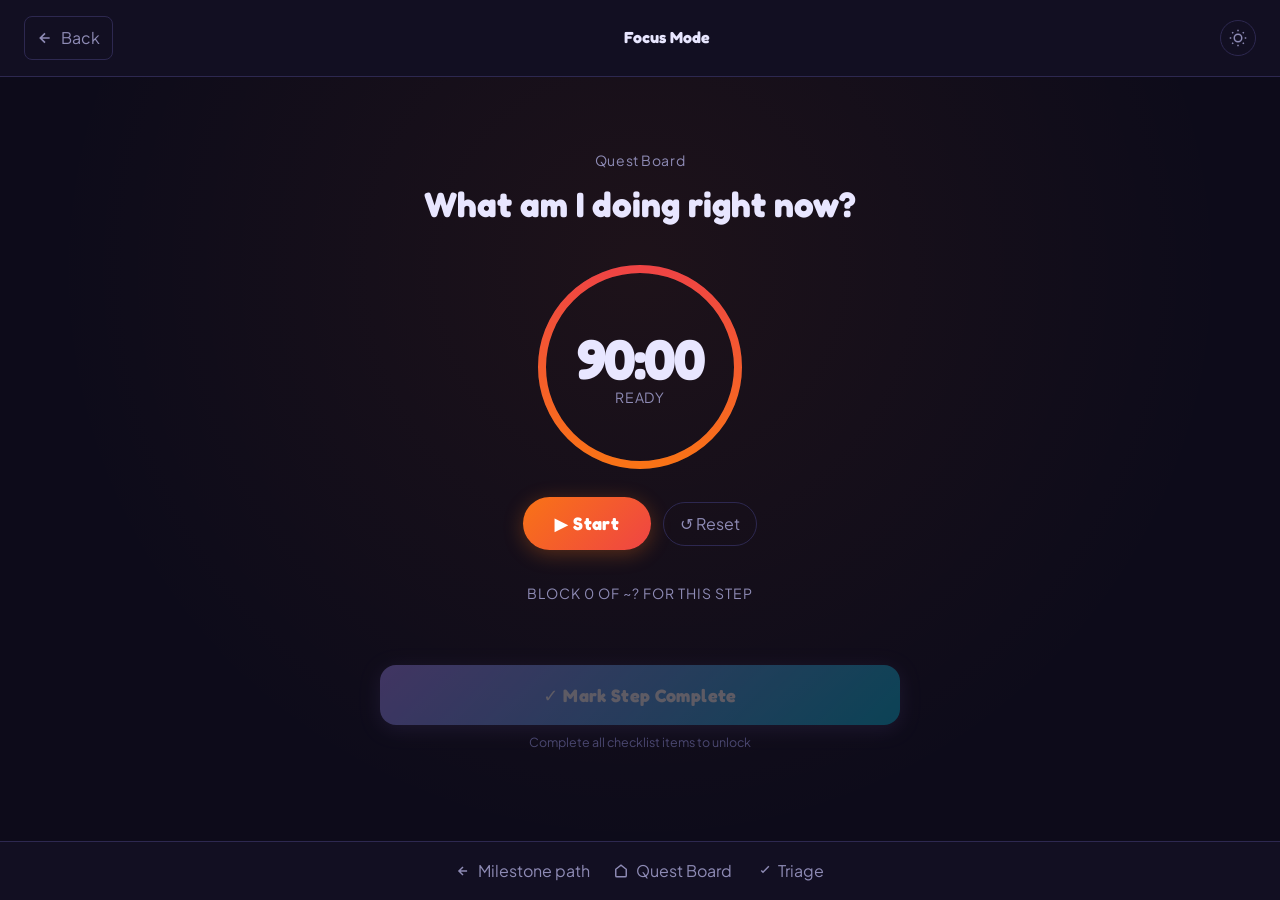
==== commit 9334c626: "fix: steps show estimated block count, not assumed 1 block - data.js: injected estimated_blocks on a" ====
--- a/focus.html
+++ b/focus.html
@@ -67,8 +67,9 @@
 
   <!-- SESSION DOTS -->
   <div class="session-dots-area">
-    <div class="session-dots-label">Completed sessions this step</div>
+    <div class="session-dots-label" id="sessionDotsLabel">Block 0 of ~? for this step</div>
     <div class="session-dots" id="sessionDots"></div>
+    <div class="session-blocks-note" id="sessionBlocksNote" style="font-size:0.72rem;color:var(--text-faint);text-align:center;margin-top:4px"></div>
   </div>
 
   <!-- CHECKLIST MINI-VIEW -->
@@ -98,6 +99,7 @@
   <div class="session-complete-emoji">🎉</div>
   <h3 class="session-complete-title">Session Complete!</h3>
   <p class="session-complete-sub" id="sessionCompleteSubtext">90 minutes of deep work. Session logged.</p>
+  <p class="session-block-progress" id="sessionBlockProgress" style="font-size:0.8rem;color:rgba(255,255,255,0.6);margin-top:4px"></p>
   <button class="session-continue-btn" id="sessionContinueBtn">Keep going ▶</button>
 </div>
 
@@ -270,11 +272,29 @@
     });
   }
 
-  // Show banner
+  // Show banner with block progress
   const banner = document.getElementById('sessionCompleteBanner');
-  const ss = getStepState(currentMilestoneId, currentStepId);
+  const ss2 = getStepState(currentMilestoneId, currentStepId);
+  const completedNow = ss2.sessions || 1;
+  const estimated = currentStepData?.step?.estimated_blocks || null;
+
   document.getElementById('sessionCompleteSubtext').textContent =
-    `90 min of deep work complete. Session #${ss.sessions || 1} logged.`;
+    `Block #${completedNow} logged — 90 min of deep work done.`;
+
+  const progressEl = document.getElementById('sessionBlockProgress');
+  if (progressEl && estimated) {
+    if (completedNow < estimated) {
+      const left = estimated - completedNow;
+      progressEl.textContent = `${completedNow} of ~${estimated} blocks for this step — ~${left} to go`;
+    } else if (completedNow === estimated) {
+      progressEl.textContent = `✅ Hit the estimate (${estimated} blocks) — check checklist to close this step`;
+    } else {
+      progressEl.textContent = `${completedNow} blocks in — this one ran deeper than estimated, that's fine`;
+    }
+  } else if (progressEl) {
+    progressEl.textContent = '';
+  }
+
   banner.classList.add('show');
 
   triggerConfetti();
@@ -282,15 +302,48 @@
 
 function renderSessionDots() {
   const dotsContainer = document.getElementById('sessionDots');
+  const labelEl = document.getElementById('sessionDotsLabel');
+  const noteEl  = document.getElementById('sessionBlocksNote');
   if (!currentStepId || !currentMilestoneId) return;
+
   const ss = getStepState(currentMilestoneId, currentStepId);
-  const n = ss.sessions || 0;
+  const completed = ss.sessions || 0;
+  // estimated_blocks from step data — how many 90-min blocks this step typically takes
+  const estimated = currentStepData?.step?.estimated_blocks || null;
+
+  // Dot display: show estimated dots if known, else show completed + 2 ahead
+  const totalDots = estimated ? Math.max(estimated, completed) : Math.max(completed + 2, 3);
+
   dotsContainer.innerHTML = '';
-  const maxDots = Math.max(n + 3, 5);
-  for (let i = 0; i < maxDots; i++) {
+  for (let i = 0; i < totalDots; i++) {
     const dot = document.createElement('div');
-    dot.className = 'session-dot' + (i < n ? ' filled' : '');
+    dot.className = 'session-dot' + (i < completed ? ' filled' : '');
     dotsContainer.appendChild(dot);
+  }
+
+  // Label: "Block X of ~N" or "Block X (no estimate)"
+  if (labelEl) {
+    if (estimated) {
+      labelEl.textContent = `Block ${completed} of ~${estimated} for this step`;
+    } else {
+      labelEl.textContent = `${completed} block${completed !== 1 ? 's' : ''} completed on this step`;
+    }
+  }
+
+  // Note: show encouragement based on progress vs estimate
+  if (noteEl && estimated) {
+    if (completed === 0) {
+      noteEl.textContent = `Estimated ~${estimated} × 90-min blocks`;
+    } else if (completed < estimated) {
+      const left = estimated - completed;
+      noteEl.textContent = `~${left} block${left !== 1 ? 's' : ''} to go — keep it up`;
+    } else if (completed === estimated) {
+      noteEl.textContent = `On track — check your checklist to close this step`;
+    } else {
+      noteEl.textContent = `This one ran long — totally normal for complex steps`;
+    }
+  } else if (noteEl) {
+    noteEl.textContent = '';
   }
 }
 
